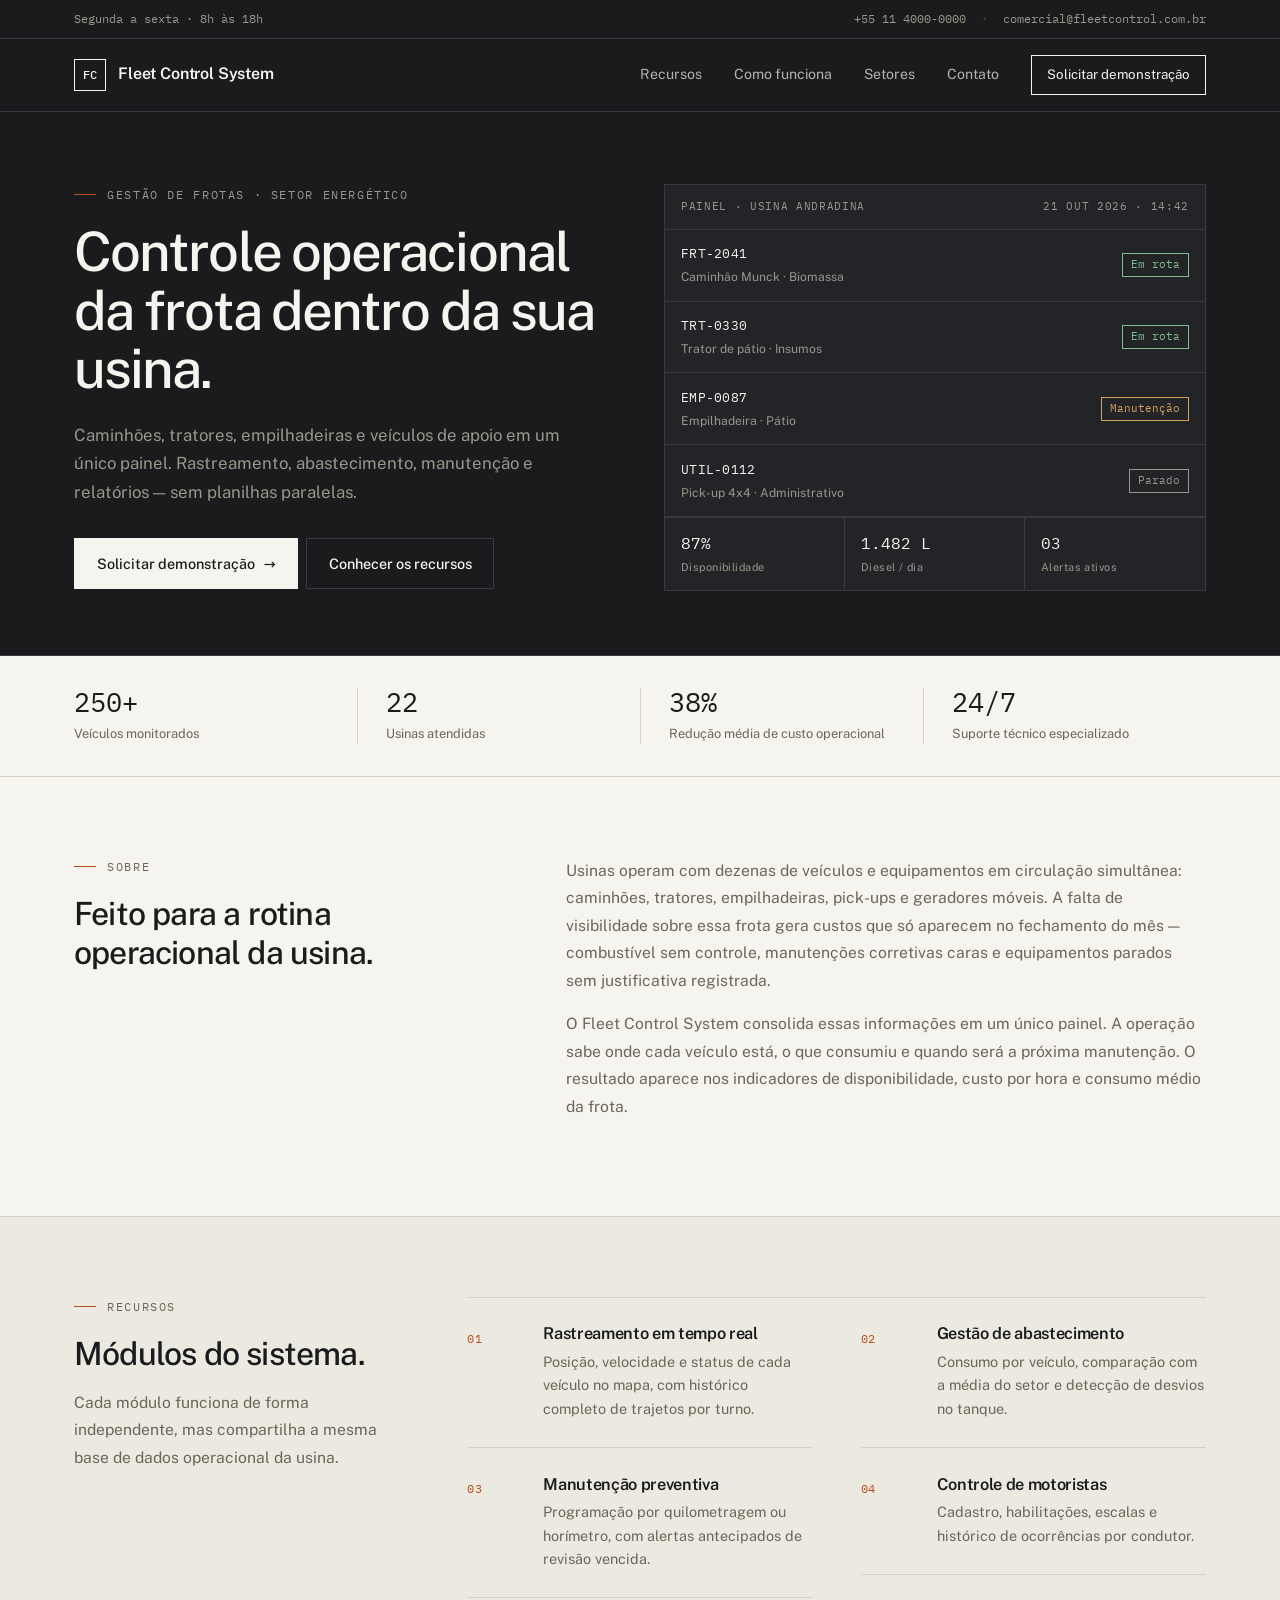
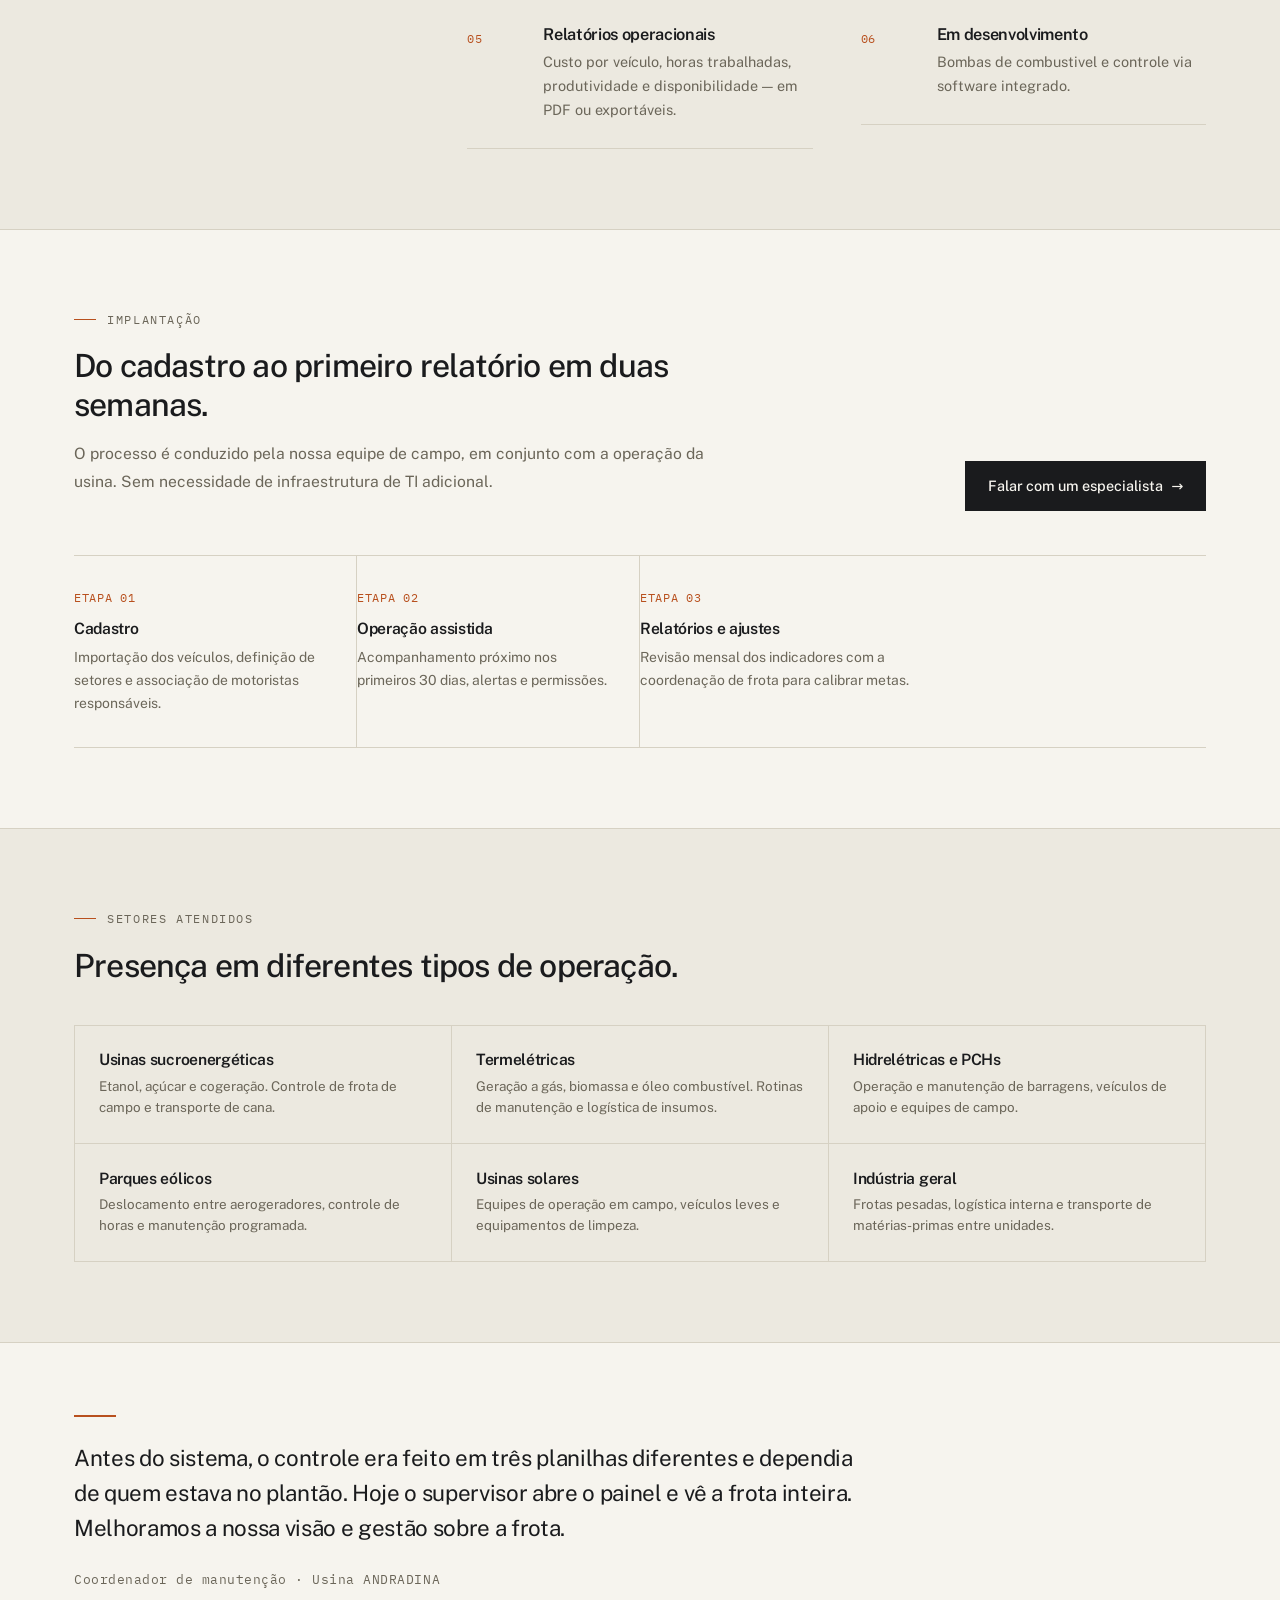
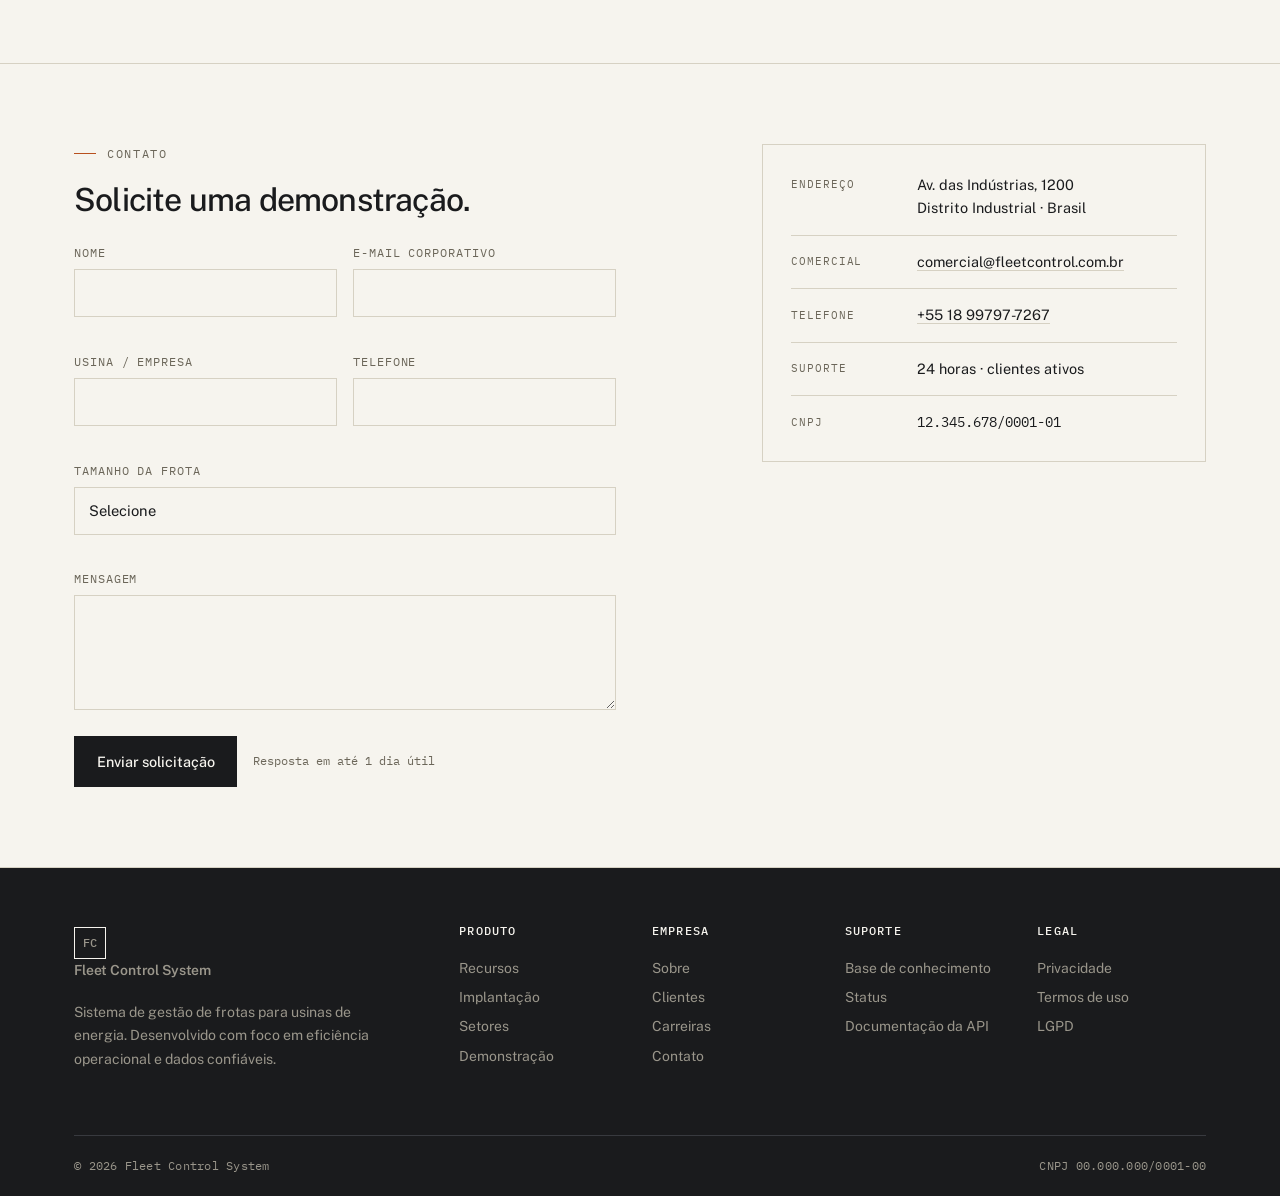
==== site/index.html @ 4ea6cc78 "Site Institucional exemplo" ====
<!DOCTYPE html>
<html lang="pt-BR">
<head>
<meta charset="UTF-8">
<meta name="viewport" content="width=device-width, initial-scale=1">
<title>Fleet Control System — Gestão de frotas para usinas de energia</title>
<meta name="description" content="Sistema de gestão de frotas para usinas de energia: rastreamento, abastecimento, manutenção e relatórios operacionais em um único painel.">

<link rel="preconnect" href="https://fonts.googleapis.com">
<link rel="preconnect" href="https://fonts.gstatic.com" crossorigin>
<link href="https://fonts.googleapis.com/css2?family=IBM+Plex+Mono:wght@400;500&family=Public+Sans:wght@300;400;500;600;700&display=swap" rel="stylesheet">
<link href="https://cdn.jsdelivr.net/npm/bootstrap@5.3.3/dist/css/bootstrap.min.css" rel="stylesheet">
<link href="style.css" rel="stylesheet">

</head>

<body>

<!-- ================= HEADER ================= -->
<header>
  <div class="topbar">
    <div class="wrap d-flex justify-content-between">
      <div>Segunda a sexta · 8h às 18h</div>
      <div>
        <a href="tel:+551140000000">+55 11 4000-0000</a>
        <span class="mx-2" style="opacity:.4">·</span>
        <a href="mailto:comercial@fleetcontrol.com.br">comercial@fleetcontrol.com.br</a>
      </div>
    </div>
  </div>

  <div class="site-nav">
    <div class="wrap position-relative">
      <a href="#" class="brand">
        <span class="brand-mark">FC</span>
        <span>Fleet Control System</span>
      </a>

      <button class="nav-toggle" id="navToggle" aria-label="Abrir menu" aria-expanded="false">
        <span>Menu</span>
      </button>

      <nav class="nav-menu" id="navMenu">
        <a href="#recursos">Recursos</a>
        <a href="#como-funciona">Como funciona</a>
        <a href="#setores">Setores</a>
        <a href="#contato">Contato</a>
        <a href="#contato" class="nav-cta">Solicitar demonstração</a>
      </nav>
    </div>
  </div>
</header>

<!-- ================= HERO ================= -->
<section class="hero">
  <div class="wrap">
    <div class="row align-items-center g-5">

      <div class="col-lg-6">
        <div class="eyebrow">Gestão de frotas · Setor energético</div>
        <h1 class="h-display">
          Controle operacional da frota dentro da sua usina.
        </h1>
        <p class="lead-text">
          Caminhões, tratores, empilhadeiras e veículos de apoio em um único painel.
          Rastreamento, abastecimento, manutenção e relatórios — sem planilhas paralelas.
        </p>
        <div class="d-flex flex-wrap gap-2">
          <a href="#contato" class="btn-primary-paper">
            Solicitar demonstração <span>→</span>
          </a>
          <a href="#recursos" class="btn-outline-paper">
            Conhecer os recursos
          </a>
        </div>
      </div>

      <div class="col-lg-6">
        <div class="panel">
          <div class="panel-head">
            <span>PAINEL · USINA ANDRADINA</span>
            <span>21 OUT 2026 · 14:42</span>
          </div>

          <div class="panel-row">
            <div>
              <div class="plate">FRT-2041</div>
              <div class="sector">Caminhão Munck · Biomassa</div>
            </div>
            <span class="status-pill status-ok">Em rota</span>
          </div>

          <div class="panel-row">
            <div>
              <div class="plate">TRT-0330</div>
              <div class="sector">Trator de pátio · Insumos</div>
            </div>
            <span class="status-pill status-ok">Em rota</span>
          </div>

          <div class="panel-row">
            <div>
              <div class="plate">EMP-0087</div>
              <div class="sector">Empilhadeira · Pátio</div>
            </div>
            <span class="status-pill status-warn">Manutenção</span>
          </div>

          <div class="panel-row">
            <div>
              <div class="plate">UTIL-0112</div>
              <div class="sector">Pick-up 4x4 · Administrativo</div>
            </div>
            <span class="status-pill status-idle">Parado</span>
          </div>

          <div class="panel-foot">
            <div>
              <div class="kpi-v">87%</div>
              <div class="kpi-l">Disponibilidade</div>
            </div>
            <div>
              <div class="kpi-v">1.482 L</div>
              <div class="kpi-l">Diesel / dia</div>
            </div>
            <div>
              <div class="kpi-v">03</div>
              <div class="kpi-l">Alertas ativos</div>
            </div>
          </div>
        </div>
      </div>

    </div>
  </div>
</section>

<!-- ================= STRIP DE NÚMEROS ================= -->
<section class="strip">
  <div class="wrap">
    <div class="strip-grid">
      <div>
        <div class="strip-n">250+</div>
        <div class="strip-l">Veículos monitorados</div>
      </div>
      <div>
        <div class="strip-n">22</div>
        <div class="strip-l">Usinas atendidas</div>
      </div>
      <div>
        <div class="strip-n">38%</div>
        <div class="strip-l">Redução média de custo operacional</div>
      </div>
      <div>
        <div class="strip-n">24/7</div>
        <div class="strip-l">Suporte técnico especializado</div>
      </div>
    </div>
  </div>
</section>

<!-- ================= SOBRE ================= -->
<section class="section">
  <div class="wrap">
    <div class="row g-5">
      <div class="col-lg-4">
        <div class="eyebrow">Sobre</div>
        <h2 class="h-section">Feito para a rotina operacional da usina.</h2>
      </div>
      <div class="col-lg-7 offset-lg-1 prose">
        <p>
          Usinas operam com dezenas de veículos e equipamentos em circulação
          simultânea: caminhões, tratores, empilhadeiras, pick-ups e geradores
          móveis. A falta de visibilidade sobre essa frota gera custos que só
          aparecem no fechamento do mês — combustível sem controle, manutenções
          corretivas caras e equipamentos parados sem justificativa registrada.
        </p>
        <p>
          O Fleet Control System consolida essas informações em um único painel.
          A operação sabe onde cada veículo está, o que consumiu e quando será
          a próxima manutenção. O resultado aparece nos indicadores de
          disponibilidade, custo por hora e consumo médio da frota.
        </p>
      </div>
    </div>
  </div>
</section>

<!-- ================= RECURSOS ================= -->
<section class="section section-alt" id="recursos">
  <div class="wrap">
    <div class="row g-5 align-items-start">
      <div class="col-lg-4">
        <div class="eyebrow">Recursos</div>
        <h2 class="h-section">Módulos do sistema.</h2>
        <p class="prose mt-3" style="max-width:340px;">
          Cada módulo funciona de forma independente, mas compartilha a mesma
          base de dados operacional da usina.
        </p>
      </div>

      <div class="col-lg-8">
        <div class="row g-0 modules" style="margin-top:0;">
          <div class="col-md-6 pe-md-4">
            <div class="module">
              <div class="module-n">01</div>
              <div>
                <h3>Rastreamento em tempo real</h3>
                <p>Posição, velocidade e status de cada veículo no mapa, com histórico completo de trajetos por turno.</p>
              </div>
            </div>
          </div>
          <div class="col-md-6 ps-md-4">
            <div class="module">
              <div class="module-n">02</div>
              <div>
                <h3>Gestão de abastecimento</h3>
                <p>Consumo por veículo, comparação com a média do setor e detecção de desvios no tanque.</p>
              </div>
            </div>
          </div>
          <div class="col-md-6 pe-md-4">
            <div class="module">
              <div class="module-n">03</div>
              <div>
                <h3>Manutenção preventiva</h3>
                <p>Programação por quilometragem ou horímetro, com alertas antecipados de revisão vencida.</p>
              </div>
            </div>
          </div>
          <div class="col-md-6 ps-md-4">
            <div class="module">
              <div class="module-n">04</div>
              <div>
                <h3>Controle de motoristas</h3>
                <p>Cadastro, habilitações, escalas e histórico de ocorrências por condutor.</p>
              </div>
            </div>
          </div>
          <div class="col-md-6 pe-md-4">
            <div class="module">
              <div class="module-n">05</div>
              <div>
                <h3>Relatórios operacionais</h3>
                <p>Custo por veículo, horas trabalhadas, produtividade e disponibilidade — em PDF ou exportáveis.</p>
              </div>
            </div>
          </div>
          <div class="col-md-6 ps-md-4">
            <div class="module">
              <div class="module-n">06</div>
              <div>
                <h3>Em desenvolvimento</h3>
                <p>Bombas de combustivel e controle via software integrado.</p>
              </div>
            </div>
          </div>
        </div>
      </div>
    </div>
  </div>
</section>

<!-- ================= COMO FUNCIONA ================= -->
<section class="section" id="como-funciona">
  <div class="wrap">
    <div class="row g-5">
      <div class="col-lg-7">
        <div class="eyebrow">Implantação</div>
        <h2 class="h-section">Do cadastro ao primeiro relatório em duas semanas.</h2>
        <p class="prose mt-3">
          O processo é conduzido pela nossa equipe de campo, em conjunto com
          a operação da usina. Sem necessidade de infraestrutura de TI adicional.
        </p>
      </div>
      <div class="col-lg-5 d-flex align-items-end justify-content-lg-end">
        <a href="#contato" class="btn-primary-ink">
          Falar com um especialista <span>→</span>
        </a>
      </div>
    </div>

    <div class="steps">
      <div class="step">
        <div class="step-n">ETAPA 01</div>
        <h3>Cadastro</h3>
        <p>Importação dos veículos, definição de setores e associação de motoristas responsáveis.</p>
      </div>      
      <div class="step">
        <div class="step-n">ETAPA 02</div>
        <h3>Operação assistida</h3>
        <p>Acompanhamento próximo nos primeiros 30 dias, alertas e permissões.</p>
      </div>
      <div class="step">
        <div class="step-n">ETAPA 03</div>
        <h3>Relatórios e ajustes</h3>
        <p>Revisão mensal dos indicadores com a coordenação de frota para calibrar metas.</p>
      </div>
    </div>
  </div>
</section>

<!-- ================= SETORES ================= -->
<section class="section section-alt" id="setores">
  <div class="wrap">
    <div class="eyebrow">Setores atendidos</div>
    <h2 class="h-section">Presença em diferentes tipos de operação.</h2>

    <div class="sectors">
      <div class="sector-item">
        <h4>Usinas sucroenergéticas</h4>
        <p>Etanol, açúcar e cogeração. Controle de frota de campo e transporte de cana.</p>
      </div>
      <div class="sector-item">
        <h4>Termelétricas</h4>
        <p>Geração a gás, biomassa e óleo combustível. Rotinas de manutenção e logística de insumos.</p>
      </div>
      <div class="sector-item">
        <h4>Hidrelétricas e PCHs</h4>
        <p>Operação e manutenção de barragens, veículos de apoio e equipes de campo.</p>
      </div>
      <div class="sector-item">
        <h4>Parques eólicos</h4>
        <p>Deslocamento entre aerogeradores, controle de horas e manutenção programada.</p>
      </div>
      <div class="sector-item">
        <h4>Usinas solares</h4>
        <p>Equipes de operação em campo, veículos leves e equipamentos de limpeza.</p>
      </div>
      <div class="sector-item">
        <h4>Indústria geral</h4>
        <p>Frotas pesadas, logística interna e transporte de matérias-primas entre unidades.</p>
      </div>
    </div>
  </div>
</section>

<!-- ================= CITAÇÃO ================= -->
<section class="quote">
  <div class="wrap">
    <blockquote>
      Antes do sistema, o controle era feito em três planilhas diferentes e
      dependia de quem estava no plantão. Hoje o supervisor abre o painel e
      vê a frota inteira. Melhoramos a nossa visão e gestão sobre a frota.
    </blockquote>
    <cite>Coordenador de manutenção · Usina ANDRADINA</cite>
  </div>
</section>

<!-- ================= CONTATO ================= -->
<section class="section" id="contato">
  <div class="wrap">
    <div class="row g-5">
      <div class="col-lg-6">
        <div class="eyebrow">Contato</div>
        <h2 class="h-section mb-4">Solicite uma demonstração.</h2>

        <form id="contactForm" novalidate>
          <div class="row g-3">
            <div class="col-sm-6 field-group">
              <label class="field-label" for="nome">Nome</label>
              <input type="text" class="form-control" id="nome" required>
            </div>
            <div class="col-sm-6 field-group">
              <label class="field-label" for="email">E-mail corporativo</label>
              <input type="email" class="form-control" id="email" required>
            </div>
            <div class="col-sm-6 field-group">
              <label class="field-label" for="empresa">Usina / Empresa</label>
              <input type="text" class="form-control" id="empresa" required>
            </div>
            <div class="col-sm-6 field-group">
              <label class="field-label" for="telefone">Telefone</label>
              <input type="tel" class="form-control" id="telefone" required>
            </div>
            <div class="col-12 field-group">
              <label class="field-label" for="frota">Tamanho da frota</label>
              <select class="form-select" id="frota" required>
                <option value="" selected disabled>Selecione</option>
                <option>Até 10 veículos</option>
                <option>De 11 a 50 veículos</option>
                <option>De 51 a 150 veículos</option>
                <option>Mais de 150 veículos</option>
              </select>
            </div>
            <div class="col-12 field-group">
              <label class="field-label" for="mensagem">Mensagem</label>
              <textarea class="form-control" id="mensagem" rows="4" required></textarea>
            </div>
          </div>

          <div class="d-flex flex-wrap align-items-center gap-3 mt-2">
            <button type="submit" class="btn-primary-ink">Enviar solicitação</button>
            <span class="mono" style="font-size:.76rem; color:var(--muted);">
              Resposta em até 1 dia útil
            </span>
          </div>

          <div class="form-feedback" id="formFeedback">
            Solicitação enviada. Retornaremos pelo e-mail informado.
          </div>
        </form>
      </div>

      <div class="col-lg-5 offset-lg-1">
        <div class="info-panel">
          <div class="info-row">
            <div class="info-key">Endereço</div>
            <div class="info-val">
              Av. das Indústrias, 1200<br>
              Distrito Industrial · Brasil
            </div>
          </div>
          <div class="info-row">
            <div class="info-key">Comercial</div>
            <div class="info-val"><a href="mailto:comercial@fleetcontrol.com.br">comercial@fleetcontrol.com.br</a></div>
          </div>
          <div class="info-row">
            <div class="info-key">Telefone</div>
            <div class="info-val"><a href="tel:+5518997977267">+55 18 99797-7267</a></div>
          </div>
          <div class="info-row">
            <div class="info-key">Suporte</div>
            <div class="info-val">24 horas · clientes ativos</div>
          </div>
          <div class="info-row">
            <div class="info-key">CNPJ</div>
            <div class="info-val mono" style="font-size:.85rem;">12.345.678/0001-01</div>
          </div>
        </div>
      </div>
    </div>
  </div>
</section>

<!-- ================= FOOTER ================= -->
<footer class="site-footer">
  <div class="wrap">
    <div class="row g-4">
      <div class="col-lg-4 col-md-6">
        <a href="#" class="brand">
          <span class="brand-mark">FC</span>
          <span>Fleet Control System</span>
        </a>
        <p style="max-width:320px; margin-top:1rem; line-height:1.65;">
          Sistema de gestão de frotas para usinas de energia. Desenvolvido
          com foco em eficiência operacional e dados confiáveis.
        </p>
      </div>

      <div class="col-lg-2 col-md-3 col-6">
        <h5>Produto</h5>
        <a href="#recursos">Recursos</a>
        <a href="#como-funciona">Implantação</a>
        <a href="#setores">Setores</a>
        <a href="#contato">Demonstração</a>
      </div>

      <div class="col-lg-2 col-md-3 col-6">
        <h5>Empresa</h5>
        <a href="#">Sobre</a>
        <a href="#">Clientes</a>
        <a href="#">Carreiras</a>
        <a href="#contato">Contato</a>
      </div>

      <div class="col-lg-2 col-md-3 col-6">
        <h5>Suporte</h5>
        <a href="#">Base de conhecimento</a>
        <a href="#">Status</a>
        <a href="#">Documentação da API</a>
      </div>

      <div class="col-lg-2 col-md-3 col-6">
        <h5>Legal</h5>
        <a href="#">Privacidade</a>
        <a href="#">Termos de uso</a>
        <a href="#">LGPD</a>
      </div>
    </div>

    <div class="footer-bottom">
      <span>© <span id="year">2026</span> Fleet Control System</span>
      <span>CNPJ 00.000.000/0001-00</span>
    </div>
  </div>
</footer>

<script src="https://cdn.jsdelivr.net/npm/bootstrap@5.3.3/dist/js/bootstrap.bundle.min.js"></script>
<script>
  /* Menu mobile */
  const navToggle = document.getElementById('navToggle');
  const navMenu = document.getElementById('navMenu');
  navToggle.addEventListener('click', () => {
    const open = navMenu.classList.toggle('open');
    navToggle.setAttribute('aria-expanded', open);
  });
  navMenu.querySelectorAll('a').forEach(a =>
    a.addEventListener('click', () => navMenu.classList.remove('open'))
  );

  /* Formulário */
  const form = document.getElementById('contactForm');
  const feedback = document.getElementById('formFeedback');

  form.addEventListener('submit', (e) => {
    e.preventDefault();
    let valid = true;

    form.querySelectorAll('[required]').forEach(field => {
      const value = field.value.trim();
      const ok = value !== '' && (field.type !== 'email' || /.+@.+\..+/.test(value));
      field.classList.toggle('invalid', !ok);
      if (!ok) valid = false;
    });

    if (!valid) return;

    feedback.classList.add('show');
    form.reset();
    setTimeout(() => feedback.classList.remove('show'), 6000);
  });

  /* Ano no footer */
  document.getElementById('year').textContent = new Date().getFullYear();
</script>

</body>
</html>
---- site/style.css ----
:root{
    --ink:        #1a1b1d;
    --ink-soft:   #232428;
    --paper:      #f6f4ee;
    --paper-2:    #ece9e0;
    --rule:       #d6d1c3;
    --rule-dark:  #383a3f;
    --muted:      #6b6659;
    --muted-dark: #9a968b;
    --accent:     #b8501e;
  }

  *{ -webkit-font-smoothing: antialiased; -moz-osx-font-smoothing: grayscale; }

  html{ scroll-behavior: smooth; scroll-padding-top: 100px; }

  body{
    font-family: 'Public Sans', system-ui, -apple-system, sans-serif;
    font-size: 16px;
    line-height: 1.65;
    color: var(--ink);
    background: var(--paper);
  }

  .mono{ font-family: 'IBM Plex Mono', ui-monospace, monospace; }

  h1,h2,h3,h4,h5{
    font-weight: 600;
    letter-spacing: -0.02em;
    line-height: 1.2;
    color: var(--ink);
    margin: 0;
  }

  .h-display{
    font-size: clamp(2.3rem, 4.4vw, 3.4rem);
    font-weight: 500;
    letter-spacing: -0.035em;
    line-height: 1.08;
  }
  .h-section{
    font-size: clamp(1.65rem, 2.5vw, 2.1rem);
    font-weight: 500;
    letter-spacing: -0.025em;
    line-height: 1.22;
  }

  .eyebrow{
    font-family: 'IBM Plex Mono', monospace;
    font-size: 0.72rem;
    letter-spacing: 0.14em;
    text-transform: uppercase;
    color: var(--muted);
    display: flex;
    align-items: center;
    gap: 0.7rem;
    margin-bottom: 1.1rem;
  }
  .eyebrow::before{
    content: "";
    width: 22px;
    height: 1px;
    background: var(--accent);
  }

  .wrap{
    max-width: 1180px;
    margin: 0 auto;
    padding: 0 1.5rem;
  }

  /* ---------- HEADER ---------- */
  .topbar{
    background: var(--ink);
    color: var(--muted-dark);
    font-size: 0.76rem;
    padding: 0.55rem 0;
    border-bottom: 1px solid var(--rule-dark);
    font-family: 'IBM Plex Mono', monospace;
  }
  .topbar a{ color: var(--muted-dark); text-decoration: none; }
  .topbar a:hover{ color: var(--paper); }

  .site-nav{
    background: var(--ink);
    color: var(--paper);
    padding: 1rem 0;
    border-bottom: 1px solid var(--rule-dark);
    position: sticky;
    top: 0;
    z-index: 100;
  }
  .site-nav .wrap{ display: flex; align-items: center; justify-content: space-between; gap: 2rem; }

  .brand{
    display: inline-flex;
    align-items: center;
    gap: 0.75rem;
    color: var(--paper);
    text-decoration: none;
    font-size: 1rem;
    font-weight: 600;
    letter-spacing: -0.01em;
    flex-shrink: 0;
  }
  .brand-mark{
    width: 32px; height: 32px;
    border: 1.5px solid var(--paper);
    display: grid; place-items: center;
    font-family: 'IBM Plex Mono', monospace;
    font-size: 0.75rem;
    font-weight: 500;
  }
  .brand:hover{ color: var(--paper); }

  .nav-menu{
    display: flex;
    align-items: center;
    gap: 2rem;
  }
  .nav-menu a{
    color: var(--paper);
    text-decoration: none;
    font-size: 0.88rem;
    opacity: 0.7;
    transition: opacity .2s;
    white-space: nowrap;
  }
  .nav-menu a:hover{ opacity: 1; }

  .nav-cta{
    border: 1px solid var(--paper);
    padding: 0.5rem 0.95rem;
    opacity: 1 !important;
    font-size: 0.83rem !important;
    transition: background .2s, color .2s, border-color .2s;
  }
  .nav-cta:hover{
    background: var(--accent);
    border-color: var(--accent);
    color: var(--paper);
  }

  .nav-toggle{
    display: none;
    background: none;
    border: 1px solid var(--rule-dark);
    padding: 0.5rem 0.7rem;
    color: var(--paper);
    font-size: 1.1rem;
  }

  /* ---------- HERO ---------- */
  .hero{
    background: var(--ink);
    color: var(--paper);
    padding: 4.5rem 0 4rem;
    border-bottom: 1px solid var(--rule-dark);
  }
  .hero .h-display{ color: var(--paper); }
  .hero .eyebrow{ color: var(--muted-dark); }
  .hero p.lead-text{
    color: var(--muted-dark);
    font-size: 1.05rem;
    line-height: 1.7;
    max-width: 520px;
    margin: 1.4rem 0 2rem;
  }

  .btn-primary-paper,
  .btn-outline-paper{
    display: inline-flex;
    align-items: center;
    gap: 0.55rem;
    padding: 0.78rem 1.35rem;
    font-size: 0.9rem;
    font-weight: 500;
    text-decoration: none;
    border-radius: 0;
    transition: background .2s, color .2s, border-color .2s;
    white-space: nowrap;
  }
  .btn-primary-paper{
    background: var(--paper);
    color: var(--ink);
    border: 1px solid var(--paper);
  }
  .btn-primary-paper:hover{
    background: var(--accent);
    border-color: var(--accent);
    color: var(--paper);
  }
  .btn-outline-paper{
    background: transparent;
    color: var(--paper);
    border: 1px solid var(--rule-dark);
  }
  .btn-outline-paper:hover{
    border-color: var(--paper);
    color: var(--paper);
  }

  .btn-primary-ink,
  .btn-outline-ink{
    display: inline-flex;
    align-items: center;
    gap: 0.55rem;
    padding: 0.78rem 1.35rem;
    font-size: 0.9rem;
    font-weight: 500;
    text-decoration: none;
    border-radius: 0;
    transition: background .2s, color .2s, border-color .2s;
    white-space: nowrap;
  }
  .btn-primary-ink{
    background: var(--ink);
    color: var(--paper);
    border: 1px solid var(--ink);
  }
  .btn-primary-ink:hover{
    background: var(--accent);
    border-color: var(--accent);
    color: var(--paper);
  }
  .btn-outline-ink{
    background: transparent;
    color: var(--ink);
    border: 1px solid var(--ink);
  }
  .btn-outline-ink:hover{
    background: var(--ink);
    color: var(--paper);
  }

  /* Painel (mock do sistema) */
  .panel{
    border: 1px solid var(--rule-dark);
    background: var(--ink-soft);
    font-size: 0.88rem;
  }
  .panel-head{
    display: flex;
    justify-content: space-between;
    align-items: center;
    padding: 0.8rem 1rem;
    border-bottom: 1px solid var(--rule-dark);
    font-family: 'IBM Plex Mono', monospace;
    font-size: 0.7rem;
    letter-spacing: 0.06em;
    color: var(--muted-dark);
  }
  .panel-row{
    display: grid;
    grid-template-columns: 1fr auto;
    gap: 1rem;
    align-items: center;
    padding: 0.85rem 1rem;
    border-bottom: 1px solid var(--rule-dark);
  }
  .panel-row:last-of-type{ border-bottom: none; }
  .plate{
    font-family: 'IBM Plex Mono', monospace;
    color: var(--paper);
    font-size: 0.82rem;
    letter-spacing: 0.02em;
  }
  .sector{
    color: var(--muted-dark);
    font-size: 0.76rem;
    margin-top: 2px;
  }
  .status-pill{
    font-family: 'IBM Plex Mono', monospace;
    font-size: 0.68rem;
    padding: 0.12rem 0.5rem;
    border: 1px solid currentColor;
    white-space: nowrap;
  }
  .status-ok{ color: #7fbf8e; }
  .status-warn{ color: #d4a15a; }
  .status-idle{ color: var(--muted-dark); }

  .panel-foot{
    display: grid;
    grid-template-columns: repeat(3, 1fr);
    border-top: 1px solid var(--rule-dark);
  }
  .panel-foot > div{
    padding: 0.8rem 1rem;
    border-right: 1px solid var(--rule-dark);
  }
  .panel-foot > div:last-child{ border-right: none; }
  .kpi-v{
    font-family: 'IBM Plex Mono', monospace;
    color: var(--paper);
    font-size: 0.98rem;
  }
  .kpi-l{
    font-size: 0.68rem;
    color: var(--muted-dark);
    margin-top: 2px;
    letter-spacing: 0.04em;
  }

  /* ---------- STRIP DE NÚMEROS ---------- */
  .strip{
    background: var(--paper);
    border-bottom: 1px solid var(--rule);
    padding: 2rem 0;
  }
  .strip-grid{
    display: grid;
    grid-template-columns: repeat(4, 1fr);
  }
  .strip-grid > div{
    border-left: 1px solid var(--rule);
    padding: 0 1.75rem;
  }
  .strip-grid > div:first-child{
    border-left: none;
    padding-left: 0;
  }
  .strip-n{
    font-family: 'IBM Plex Mono', monospace;
    font-size: 1.7rem;
    color: var(--ink);
    line-height: 1;
    font-weight: 400;
  }
  .strip-l{
    font-size: 0.8rem;
    color: var(--muted);
    margin-top: 0.5rem;
  }

  /* ---------- SECTIONS ---------- */
  .section{
    padding: 5rem 0;
    border-bottom: 1px solid var(--rule);
  }
  .section-alt{ background: var(--paper-2); }

  .prose{ color: var(--muted); font-size: 0.98rem; line-height: 1.75; }
  .prose p + p{ margin-top: 1rem; }

  /* ---------- MÓDULOS ---------- */
  .modules{
    border-top: 1px solid var(--rule);
    margin-top: 2.5rem;
  }
  .module{
    display: grid;
    grid-template-columns: 56px 1fr;
    gap: 1.25rem;
    padding: 1.65rem 0;
    border-bottom: 1px solid var(--rule);
  }
  .module-n{
    font-family: 'IBM Plex Mono', monospace;
    font-size: 0.78rem;
    color: var(--accent);
    padding-top: 0.2rem;
    letter-spacing: 0.06em;
  }
  .module h3{ font-size: 1.02rem; margin-bottom: 0.35rem; }
  .module p{
    font-size: 0.9rem;
    color: var(--muted);
    margin: 0;
    line-height: 1.65;
  }

  /* ---------- PASSOS ---------- */
  .steps{
    display: grid;
    grid-template-columns: repeat(4, 1fr);
    border-top: 1px solid var(--rule);
    border-bottom: 1px solid var(--rule);
    margin-top: 2.75rem;
  }
  .step{
    padding: 2rem 1.5rem 2rem 0;
    border-right: 1px solid var(--rule);
  }
  .step:last-child{ border-right: none; padding-right: 0; }
  .step-n{
    font-family: 'IBM Plex Mono', monospace;
    font-size: 0.76rem;
    color: var(--accent);
    margin-bottom: 0.75rem;
    letter-spacing: 0.06em;
  }
  .step h3{ font-size: 0.98rem; margin-bottom: 0.45rem; }
  .step p{ font-size: 0.87rem; color: var(--muted); margin: 0; }

  /* ---------- SETORES ---------- */
  .sectors{
    display: grid;
    grid-template-columns: repeat(3, 1fr);
    border-top: 1px solid var(--rule);
    border-left: 1px solid var(--rule);
    margin-top: 2.5rem;
  }
  .sector-item{
    border-right: 1px solid var(--rule);
    border-bottom: 1px solid var(--rule);
    padding: 1.6rem 1.5rem;
  }
  .sector-item h4{
    font-size: 0.98rem;
    margin-bottom: 0.35rem;
  }
  .sector-item p{
    font-size: 0.84rem;
    color: var(--muted);
    margin: 0;
    line-height: 1.55;
  }

  /* ---------- CITAÇÃO ---------- */
  .quote{
    padding: 4.5rem 0;
    border-bottom: 1px solid var(--rule);
  }
  .quote blockquote{
    font-size: clamp(1.15rem, 1.9vw, 1.4rem);
    line-height: 1.55;
    font-weight: 400;
    letter-spacing: -0.015em;
    color: var(--ink);
    max-width: 780px;
    margin: 0;
  }
  .quote blockquote::before{
    content: "";
    display: block;
    width: 42px;
    height: 2px;
    background: var(--accent);
    margin-bottom: 1.5rem;
  }
  .quote cite{
    display: block;
    font-style: normal;
    font-family: 'IBM Plex Mono', monospace;
    font-size: 0.8rem;
    color: var(--muted);
    margin-top: 1.5rem;
    letter-spacing: 0.04em;
  }

  /* ---------- FORMULÁRIO ---------- */
  .field-group{ margin-bottom: 1.15rem; }
  .field-label{
    display: block;
    font-family: 'IBM Plex Mono', monospace;
    font-size: 0.72rem;
    text-transform: uppercase;
    letter-spacing: 0.08em;
    color: var(--muted);
    margin-bottom: 0.45rem;
  }
  .field,
  .form-control,
  .form-select{
    width: 100%;
    border: 1px solid var(--rule);
    background: transparent;
    padding: 0.75rem 0.85rem;
    font-family: inherit;
    font-size: 0.92rem;
    color: var(--ink);
    border-radius: 0;
    transition: border-color .2s;
  }
  .form-control::placeholder{ color: #b0aa9d; }
  .form-control:focus,
  .form-select:focus{
    outline: none;
    border-color: var(--ink);
    box-shadow: none;
  }
  .form-control.invalid,
  .form-select.invalid{ border-color: var(--accent); }

  .form-feedback{
    font-size: 0.85rem;
    color: var(--ink);
    padding: 0.75rem 1rem;
    border: 1px solid var(--rule);
    background: var(--paper-2);
    display: none;
    margin-top: 1rem;
  }
  .form-feedback.show{ display: block; }

  .info-panel{
    border: 1px solid var(--rule);
    padding: 1.75rem;
  }
  .info-row{
    display: grid;
    grid-template-columns: 110px 1fr;
    gap: 1rem;
    padding: 0.9rem 0;
    border-bottom: 1px solid var(--rule);
    font-size: 0.9rem;
  }
  .info-row:first-child{ padding-top: 0; }
  .info-row:last-child{ border-bottom: none; padding-bottom: 0; }
  .info-key{
    font-family: 'IBM Plex Mono', monospace;
    font-size: 0.7rem;
    text-transform: uppercase;
    letter-spacing: 0.08em;
    color: var(--muted);
    padding-top: 0.15rem;
  }
  .info-val{ color: var(--ink); }
  .info-val a{ color: var(--ink); text-decoration: none; border-bottom: 1px solid var(--rule); }
  .info-val a:hover{ border-bottom-color: var(--ink); }

  /* ---------- FOOTER ---------- */
  .site-footer{
    background: var(--ink);
    color: var(--muted-dark);
    padding: 3.5rem 0 0;
    font-size: 0.88rem;
  }
  .site-footer h5{
    color: var(--paper);
    font-family: 'IBM Plex Mono', monospace;
    font-size: 0.72rem;
    text-transform: uppercase;
    letter-spacing: 0.1em;
    font-weight: 500;
    margin-bottom: 1rem;
  }
  .site-footer a{
    color: var(--muted-dark);
    text-decoration: none;
    display: block;
    padding: 0.2rem 0;
    font-size: 0.87rem;
    transition: color .2s;
  }
  .site-footer a:hover{ color: var(--paper); }
  .site-footer .brand{ margin-bottom: 1rem; }

  .footer-bottom{
    border-top: 1px solid var(--rule-dark);
    margin-top: 3rem;
    padding: 1.25rem 0;
    display: flex;
    flex-wrap: wrap;
    justify-content: space-between;
    gap: 0.75rem;
    font-size: 0.76rem;
    color: var(--muted-dark);
    font-family: 'IBM Plex Mono', monospace;
    letter-spacing: 0.02em;
  }

  /* ---------- RESPONSIVO ---------- */
  @media (max-width: 991.98px){
    .nav-toggle{ display: inline-block; }
    .nav-menu{
      display: none;
      position: absolute;
      top: 100%;
      left: 0;
      right: 0;
      flex-direction: column;
      align-items: stretch;
      gap: 0;
      background: var(--ink);
      border-top: 1px solid var(--rule-dark);
      padding: 1rem 1.5rem 1.5rem;
      box-shadow: 0 12px 24px rgba(0,0,0,.25);
    }
    .nav-menu.open{ display: flex; }
    .nav-menu a{ padding: 0.75rem 0; opacity: 1; }
    .nav-cta{ margin-top: 0.75rem; text-align: center; }

    .hero{ padding: 3.5rem 0 3rem; }
    .section{ padding: 3.5rem 0; }
    .quote{ padding: 3rem 0; }

    .strip-grid{ grid-template-columns: repeat(2, 1fr); gap: 1.5rem 0; }
    .strip-grid > div{ padding: 0 1.25rem; }
    .strip-grid > div:nth-child(3){ border-left: none; padding-left: 0; }

    .steps{ grid-template-columns: repeat(2, 1fr); }
    .step{ padding: 1.5rem 1.25rem 1.5rem 0; }
    .step:nth-child(2){ border-right: none; }
    .step:nth-child(3),
    .step:nth-child(4){ border-top: 1px solid var(--rule); }

    .sectors{ grid-template-columns: repeat(2, 1fr); }
  }

  @media (max-width: 575.98px){
    .strip-grid{ grid-template-columns: 1fr; }
    .strip-grid > div{
      border-left: none;
      border-bottom: 1px solid var(--rule);
      padding: 1rem 0;
    }
    .strip-grid > div:last-child{ border-bottom: none; }

    .steps{ grid-template-columns: 1fr; }
    .step{
      border-right: none;
      border-bottom: 1px solid var(--rule);
      padding: 1.5rem 0;
    }
    .step:nth-child(3),
    .step:nth-child(4){ border-top: none; }
    .step:last-child{ border-bottom: none; }

    .sectors{ grid-template-columns: 1fr; }
    .module{ grid-template-columns: 40px 1fr; gap: 1rem; }
    .info-row{ grid-template-columns: 90px 1fr; font-size: 0.85rem; }
    .topbar .wrap{ flex-direction: column; gap: 0.35rem; text-align: center; }
  }
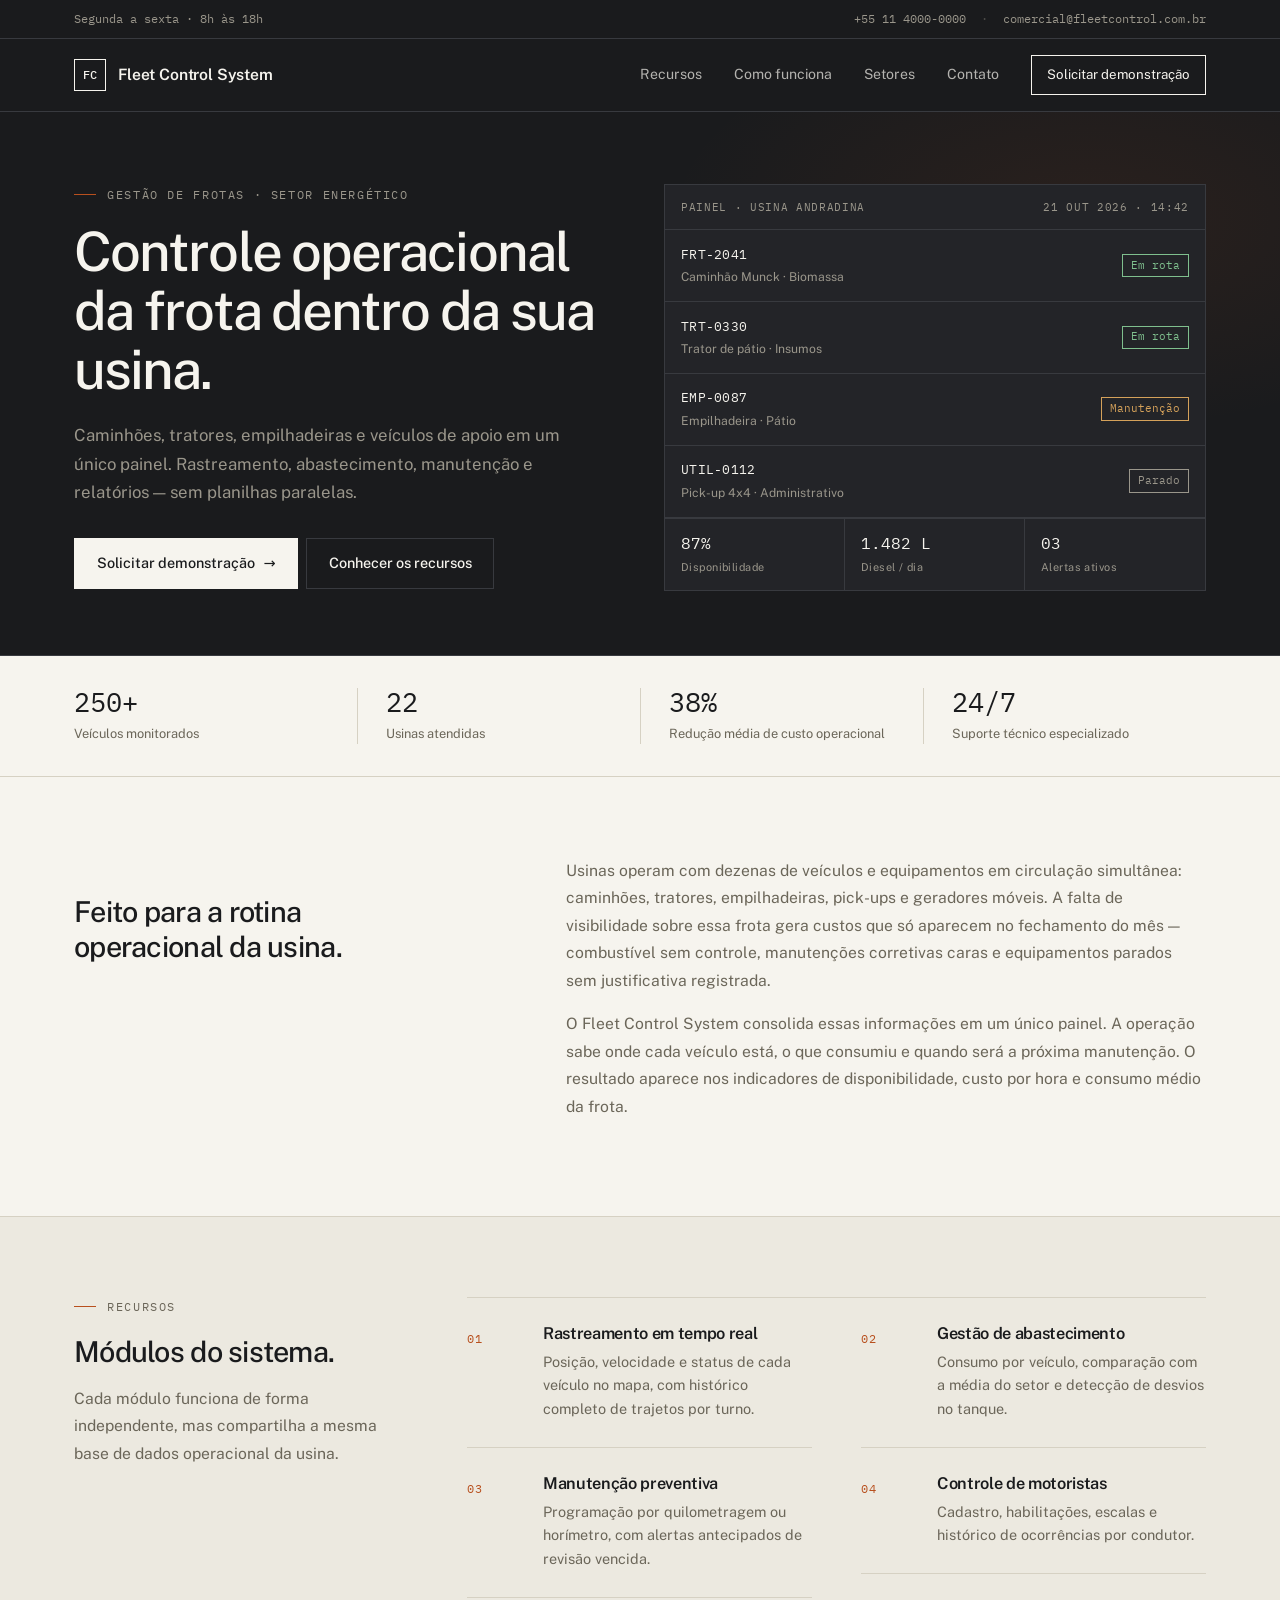
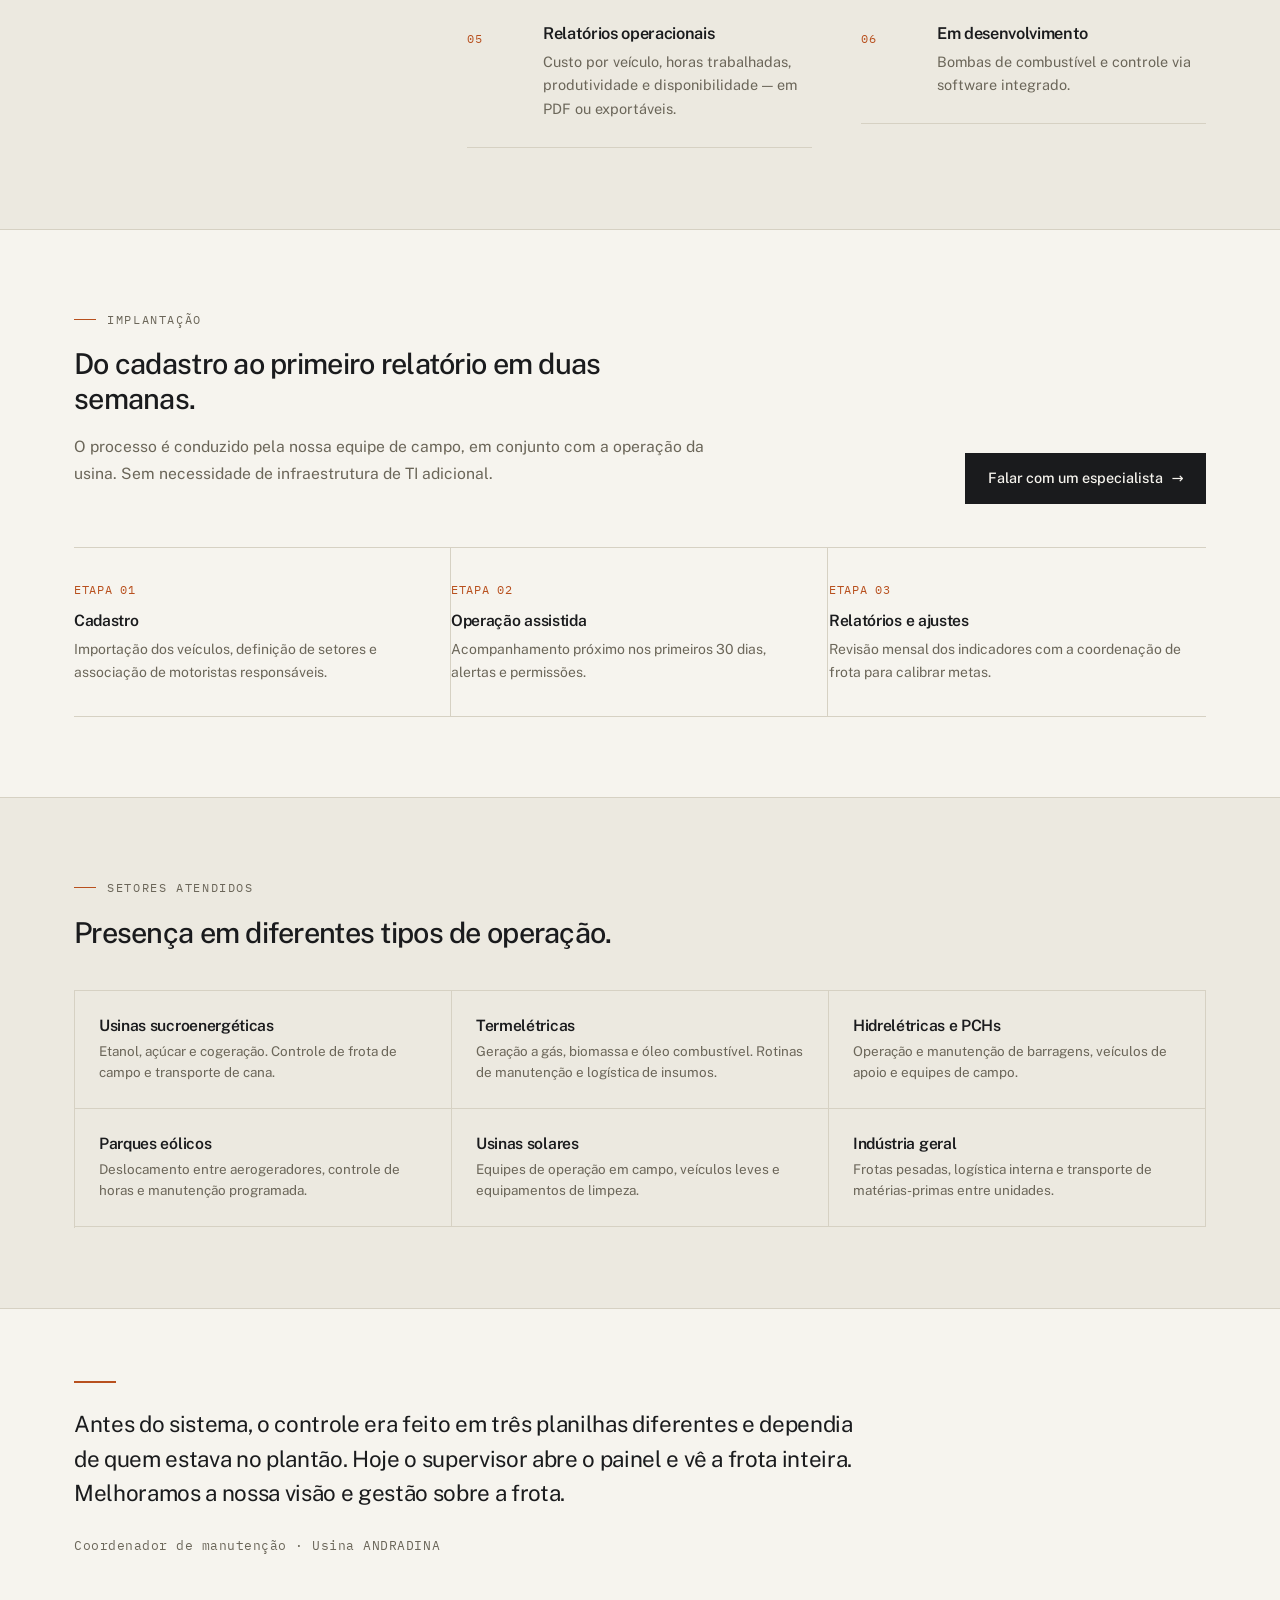
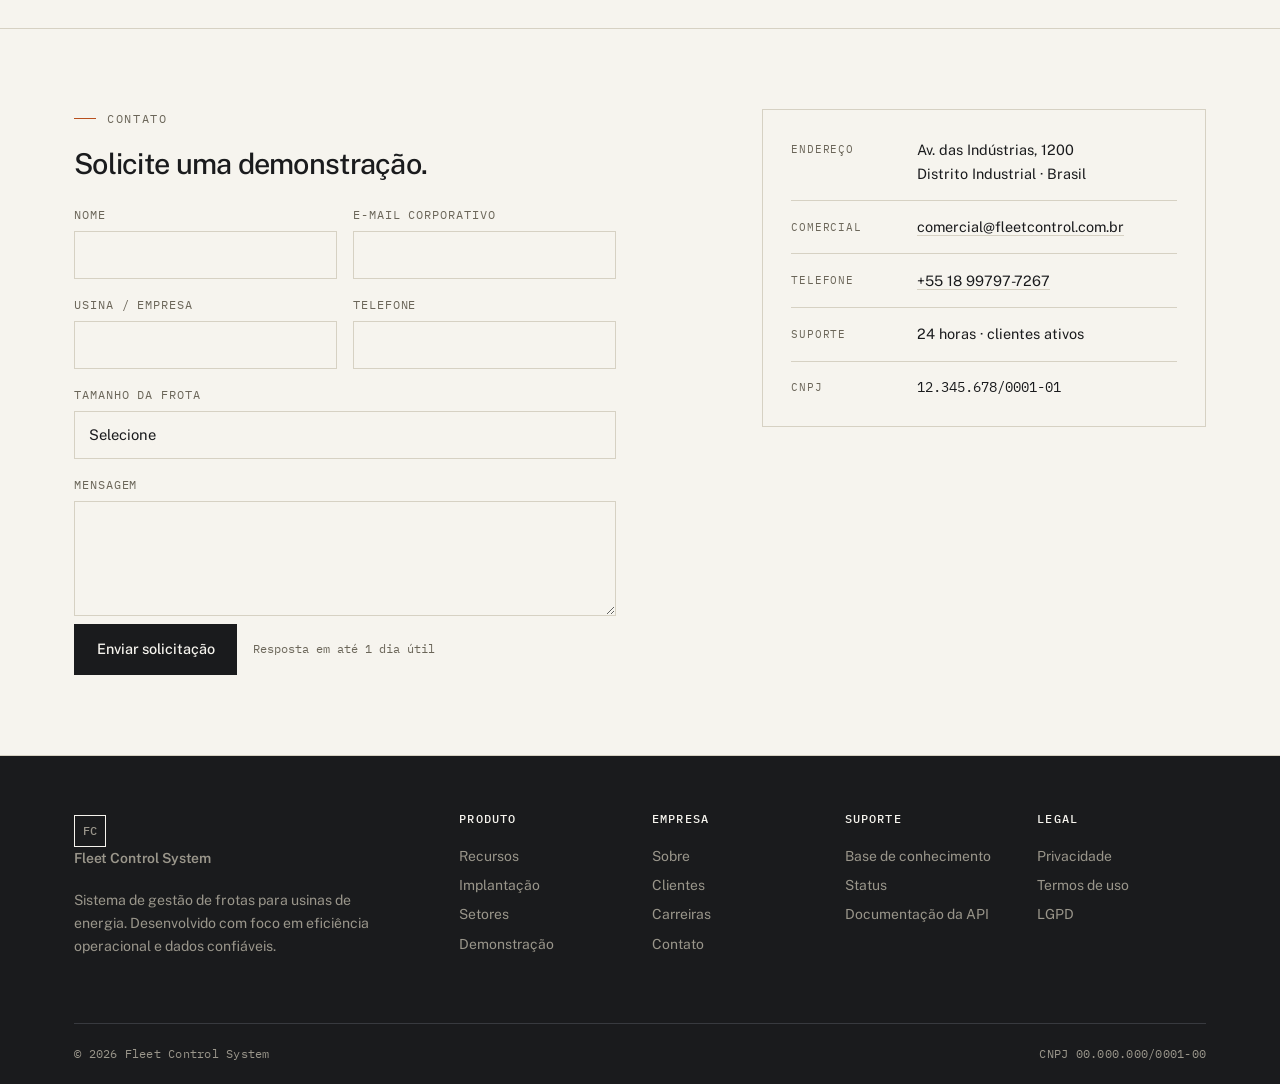
==== commit 2f8f8ae5: "Novas Validações Motorista" ====
--- a/site/index.html
+++ b/site/index.html
@@ -11,10 +11,11 @@
 <link href="https://fonts.googleapis.com/css2?family=IBM+Plex+Mono:wght@400;500&family=Public+Sans:wght@300;400;500;600;700&display=swap" rel="stylesheet">
 <link href="https://cdn.jsdelivr.net/npm/bootstrap@5.3.3/dist/css/bootstrap.min.css" rel="stylesheet">
 <link href="style.css" rel="stylesheet">
-
 </head>
 
 <body>
+
+<div class="scroll-progress" id="scrollProgress" aria-hidden="true"></div>
 
 <!-- ================= HEADER ================= -->
 <header>
@@ -29,7 +30,7 @@
     </div>
   </div>
 
-  <div class="site-nav">
+  <div class="site-nav" id="siteNav">
     <div class="wrap position-relative">
       <a href="#" class="brand">
         <span class="brand-mark">FC</span>
@@ -57,15 +58,15 @@
     <div class="row align-items-center g-5">
 
       <div class="col-lg-6">
-        <div class="eyebrow">Gestão de frotas · Setor energético</div>
-        <h1 class="h-display">
+        <div class="eyebrow" data-reveal>Gestão de frotas · Setor energético</div>
+        <h1 class="h-display delay-1" data-reveal>
           Controle operacional da frota dentro da sua usina.
         </h1>
-        <p class="lead-text">
+        <p class="lead-text delay-2" data-reveal>
           Caminhões, tratores, empilhadeiras e veículos de apoio em um único painel.
           Rastreamento, abastecimento, manutenção e relatórios — sem planilhas paralelas.
         </p>
-        <div class="d-flex flex-wrap gap-2">
+        <div class="d-flex flex-wrap gap-2 delay-3" data-reveal>
           <a href="#contato" class="btn-primary-paper">
             Solicitar demonstração <span>→</span>
           </a>
@@ -75,7 +76,7 @@
         </div>
       </div>
 
-      <div class="col-lg-6">
+      <div class="col-lg-6 delay-2" data-reveal="right">
         <div class="panel">
           <div class="panel-head">
             <span>PAINEL · USINA ANDRADINA</span>
@@ -139,19 +140,19 @@
 <section class="strip">
   <div class="wrap">
     <div class="strip-grid">
-      <div>
-        <div class="strip-n">250+</div>
+      <div data-reveal>
+        <div class="strip-n" data-count="250" data-suffix="+">0+</div>
         <div class="strip-l">Veículos monitorados</div>
       </div>
-      <div>
-        <div class="strip-n">22</div>
+      <div class="delay-1" data-reveal>
+        <div class="strip-n" data-count="22">0</div>
         <div class="strip-l">Usinas atendidas</div>
       </div>
-      <div>
-        <div class="strip-n">38%</div>
+      <div class="delay-2" data-reveal>
+        <div class="strip-n" data-count="38" data-suffix="%">0%</div>
         <div class="strip-l">Redução média de custo operacional</div>
       </div>
-      <div>
+      <div class="delay-3" data-reveal>
         <div class="strip-n">24/7</div>
         <div class="strip-l">Suporte técnico especializado</div>
       </div>
@@ -164,10 +165,10 @@
   <div class="wrap">
     <div class="row g-5">
       <div class="col-lg-4">
-        <div class="eyebrow">Sobre</div>
-        <h2 class="h-section">Feito para a rotina operacional da usina.</h2>
-      </div>
-      <div class="col-lg-7 offset-lg-1 prose">
+        <div class="eyebrow" data-reveal>Sobre</div>
+        <h2 class="h-section delay-1" data-reveal>Feito para a rotina operacional da usina.</h2>
+      </div>
+      <div class="col-lg-7 offset-lg-1 prose delay-2" data-reveal>
         <p>
           Usinas operam com dezenas de veículos e equipamentos em circulação
           simultânea: caminhões, tratores, empilhadeiras, pick-ups e geradores
@@ -191,9 +192,9 @@
   <div class="wrap">
     <div class="row g-5 align-items-start">
       <div class="col-lg-4">
-        <div class="eyebrow">Recursos</div>
-        <h2 class="h-section">Módulos do sistema.</h2>
-        <p class="prose mt-3" style="max-width:340px;">
+        <div class="eyebrow" data-reveal>Recursos</div>
+        <h2 class="h-section delay-1" data-reveal>Módulos do sistema.</h2>
+        <p class="prose mt-3 delay-2" data-reveal style="max-width:340px;">
           Cada módulo funciona de forma independente, mas compartilha a mesma
           base de dados operacional da usina.
         </p>
@@ -202,7 +203,7 @@
       <div class="col-lg-8">
         <div class="row g-0 modules" style="margin-top:0;">
           <div class="col-md-6 pe-md-4">
-            <div class="module">
+            <div class="module" data-reveal>
               <div class="module-n">01</div>
               <div>
                 <h3>Rastreamento em tempo real</h3>
@@ -211,7 +212,7 @@
             </div>
           </div>
           <div class="col-md-6 ps-md-4">
-            <div class="module">
+            <div class="module delay-1" data-reveal>
               <div class="module-n">02</div>
               <div>
                 <h3>Gestão de abastecimento</h3>
@@ -220,7 +221,7 @@
             </div>
           </div>
           <div class="col-md-6 pe-md-4">
-            <div class="module">
+            <div class="module delay-2" data-reveal>
               <div class="module-n">03</div>
               <div>
                 <h3>Manutenção preventiva</h3>
@@ -229,7 +230,7 @@
             </div>
           </div>
           <div class="col-md-6 ps-md-4">
-            <div class="module">
+            <div class="module delay-3" data-reveal>
               <div class="module-n">04</div>
               <div>
                 <h3>Controle de motoristas</h3>
@@ -238,7 +239,7 @@
             </div>
           </div>
           <div class="col-md-6 pe-md-4">
-            <div class="module">
+            <div class="module delay-4" data-reveal>
               <div class="module-n">05</div>
               <div>
                 <h3>Relatórios operacionais</h3>
@@ -247,11 +248,11 @@
             </div>
           </div>
           <div class="col-md-6 ps-md-4">
-            <div class="module">
+            <div class="module delay-5" data-reveal>
               <div class="module-n">06</div>
               <div>
                 <h3>Em desenvolvimento</h3>
-                <p>Bombas de combustivel e controle via software integrado.</p>
+                <p>Bombas de combustível e controle via software integrado.</p>
               </div>
             </div>
           </div>
@@ -266,32 +267,32 @@
   <div class="wrap">
     <div class="row g-5">
       <div class="col-lg-7">
-        <div class="eyebrow">Implantação</div>
-        <h2 class="h-section">Do cadastro ao primeiro relatório em duas semanas.</h2>
-        <p class="prose mt-3">
+        <div class="eyebrow" data-reveal>Implantação</div>
+        <h2 class="h-section delay-1" data-reveal>Do cadastro ao primeiro relatório em duas semanas.</h2>
+        <p class="prose mt-3 delay-2" data-reveal>
           O processo é conduzido pela nossa equipe de campo, em conjunto com
           a operação da usina. Sem necessidade de infraestrutura de TI adicional.
         </p>
       </div>
       <div class="col-lg-5 d-flex align-items-end justify-content-lg-end">
-        <a href="#contato" class="btn-primary-ink">
+        <a href="#contato" class="btn-primary-ink delay-3" data-reveal>
           Falar com um especialista <span>→</span>
         </a>
       </div>
     </div>
 
     <div class="steps">
-      <div class="step">
+      <div class="step" data-reveal>
         <div class="step-n">ETAPA 01</div>
         <h3>Cadastro</h3>
         <p>Importação dos veículos, definição de setores e associação de motoristas responsáveis.</p>
-      </div>      
-      <div class="step">
+      </div>
+      <div class="step delay-1" data-reveal>
         <div class="step-n">ETAPA 02</div>
         <h3>Operação assistida</h3>
         <p>Acompanhamento próximo nos primeiros 30 dias, alertas e permissões.</p>
       </div>
-      <div class="step">
+      <div class="step delay-2" data-reveal>
         <div class="step-n">ETAPA 03</div>
         <h3>Relatórios e ajustes</h3>
         <p>Revisão mensal dos indicadores com a coordenação de frota para calibrar metas.</p>
@@ -303,31 +304,31 @@
 <!-- ================= SETORES ================= -->
 <section class="section section-alt" id="setores">
   <div class="wrap">
-    <div class="eyebrow">Setores atendidos</div>
-    <h2 class="h-section">Presença em diferentes tipos de operação.</h2>
+    <div class="eyebrow" data-reveal>Setores atendidos</div>
+    <h2 class="h-section delay-1" data-reveal>Presença em diferentes tipos de operação.</h2>
 
     <div class="sectors">
-      <div class="sector-item">
+      <div class="sector-item" data-reveal>
         <h4>Usinas sucroenergéticas</h4>
         <p>Etanol, açúcar e cogeração. Controle de frota de campo e transporte de cana.</p>
       </div>
-      <div class="sector-item">
+      <div class="sector-item delay-1" data-reveal>
         <h4>Termelétricas</h4>
         <p>Geração a gás, biomassa e óleo combustível. Rotinas de manutenção e logística de insumos.</p>
       </div>
-      <div class="sector-item">
+      <div class="sector-item delay-2" data-reveal>
         <h4>Hidrelétricas e PCHs</h4>
         <p>Operação e manutenção de barragens, veículos de apoio e equipes de campo.</p>
       </div>
-      <div class="sector-item">
+      <div class="sector-item delay-3" data-reveal>
         <h4>Parques eólicos</h4>
         <p>Deslocamento entre aerogeradores, controle de horas e manutenção programada.</p>
       </div>
-      <div class="sector-item">
+      <div class="sector-item delay-4" data-reveal>
         <h4>Usinas solares</h4>
         <p>Equipes de operação em campo, veículos leves e equipamentos de limpeza.</p>
       </div>
-      <div class="sector-item">
+      <div class="sector-item delay-5" data-reveal>
         <h4>Indústria geral</h4>
         <p>Frotas pesadas, logística interna e transporte de matérias-primas entre unidades.</p>
       </div>
@@ -338,12 +339,12 @@
 <!-- ================= CITAÇÃO ================= -->
 <section class="quote">
   <div class="wrap">
-    <blockquote>
+    <blockquote data-reveal>
       Antes do sistema, o controle era feito em três planilhas diferentes e
       dependia de quem estava no plantão. Hoje o supervisor abre o painel e
       vê a frota inteira. Melhoramos a nossa visão e gestão sobre a frota.
     </blockquote>
-    <cite>Coordenador de manutenção · Usina ANDRADINA</cite>
+    <cite class="delay-1" data-reveal>Coordenador de manutenção · Usina ANDRADINA</cite>
   </div>
 </section>
 
@@ -352,28 +353,28 @@
   <div class="wrap">
     <div class="row g-5">
       <div class="col-lg-6">
-        <div class="eyebrow">Contato</div>
-        <h2 class="h-section mb-4">Solicite uma demonstração.</h2>
+        <div class="eyebrow" data-reveal>Contato</div>
+        <h2 class="h-section mb-4 delay-1" data-reveal>Solicite uma demonstração.</h2>
 
         <form id="contactForm" novalidate>
           <div class="row g-3">
-            <div class="col-sm-6 field-group">
+            <div class="col-sm-6 field-group" data-reveal>
               <label class="field-label" for="nome">Nome</label>
               <input type="text" class="form-control" id="nome" required>
             </div>
-            <div class="col-sm-6 field-group">
+            <div class="col-sm-6 field-group delay-1" data-reveal>
               <label class="field-label" for="email">E-mail corporativo</label>
               <input type="email" class="form-control" id="email" required>
             </div>
-            <div class="col-sm-6 field-group">
+            <div class="col-sm-6 field-group delay-2" data-reveal>
               <label class="field-label" for="empresa">Usina / Empresa</label>
               <input type="text" class="form-control" id="empresa" required>
             </div>
-            <div class="col-sm-6 field-group">
+            <div class="col-sm-6 field-group delay-3" data-reveal>
               <label class="field-label" for="telefone">Telefone</label>
               <input type="tel" class="form-control" id="telefone" required>
             </div>
-            <div class="col-12 field-group">
+            <div class="col-12 field-group delay-4" data-reveal>
               <label class="field-label" for="frota">Tamanho da frota</label>
               <select class="form-select" id="frota" required>
                 <option value="" selected disabled>Selecione</option>
@@ -383,13 +384,13 @@
                 <option>Mais de 150 veículos</option>
               </select>
             </div>
-            <div class="col-12 field-group">
+            <div class="col-12 field-group delay-4" data-reveal>
               <label class="field-label" for="mensagem">Mensagem</label>
               <textarea class="form-control" id="mensagem" rows="4" required></textarea>
             </div>
           </div>
 
-          <div class="d-flex flex-wrap align-items-center gap-3 mt-2">
+          <div class="d-flex flex-wrap align-items-center gap-3 mt-2 delay-5" data-reveal>
             <button type="submit" class="btn-primary-ink">Enviar solicitação</button>
             <span class="mono" style="font-size:.76rem; color:var(--muted);">
               Resposta em até 1 dia útil
@@ -402,7 +403,7 @@
         </form>
       </div>
 
-      <div class="col-lg-5 offset-lg-1">
+      <div class="col-lg-5 offset-lg-1" data-reveal="right">
         <div class="info-panel">
           <div class="info-row">
             <div class="info-key">Endereço</div>
@@ -488,7 +489,74 @@
 
 <script src="https://cdn.jsdelivr.net/npm/bootstrap@5.3.3/dist/js/bootstrap.bundle.min.js"></script>
 <script>
-  /* Menu mobile */
+  const prefersReduced = window.matchMedia('(prefers-reduced-motion: reduce)').matches;
+
+  /* ---------- 1. Barra de progresso ---------- */
+  const progress = document.getElementById('scrollProgress');
+  function updateProgress(){
+    const h = document.documentElement;
+    const max = h.scrollHeight - h.clientHeight;
+    progress.style.width = (max > 0 ? (h.scrollTop / max) * 100 : 0) + '%';
+  }
+  window.addEventListener('scroll', updateProgress, { passive: true });
+  window.addEventListener('resize', updateProgress);
+  updateProgress();
+
+  /* ---------- 2. Nav com sombra ao rolar ---------- */
+  const siteNav = document.getElementById('siteNav');
+  function updateNav(){
+    siteNav.classList.toggle('scrolled', window.scrollY > 20);
+  }
+  window.addEventListener('scroll', updateNav, { passive: true });
+  updateNav();
+
+  /* ---------- 3. Reveal on scroll ---------- */
+  if (prefersReduced) {
+    document.querySelectorAll('[data-reveal]').forEach(el => el.classList.add('revealed'));
+    document.querySelectorAll('[data-count]').forEach(el => {
+      const n = parseInt(el.dataset.count, 10);
+      el.textContent = n.toLocaleString('pt-BR') + (el.dataset.suffix || '');
+    });
+  } else {
+    const revealObserver = new IntersectionObserver((entries) => {
+      entries.forEach(entry => {
+        if (entry.isIntersecting) {
+          entry.target.classList.add('revealed');
+          revealObserver.unobserve(entry.target);
+        }
+      });
+    }, { threshold: 0.12, rootMargin: '0px 0px -50px 0px' });
+
+    document.querySelectorAll('[data-reveal]').forEach(el => revealObserver.observe(el));
+
+    /* ---------- 4. Contadores ---------- */
+    function animateCounter(el){
+      const target = parseInt(el.dataset.count, 10);
+      const suffix = el.dataset.suffix || '';
+      const duration = 1500;
+      const start = performance.now();
+      function frame(now){
+        const p = Math.min((now - start) / duration, 1);
+        const eased = 1 - Math.pow(1 - p, 3);
+        el.textContent = Math.round(target * eased).toLocaleString('pt-BR') + suffix;
+        if (p < 1) requestAnimationFrame(frame);
+      }
+      requestAnimationFrame(frame);
+    }
+
+    const counterObserver = new IntersectionObserver((entries) => {
+      entries.forEach(entry => {
+        if (entry.isIntersecting) {
+          animateCounter(entry.target);
+          counterObserver.unobserve(entry.target);
+        }
+      });
+    }, { threshold: 0.5 });
+
+    document.querySelectorAll('[data-count]').forEach(el => counterObserver.observe(el));
+  }
+
+  /* ---------- 5. Menu mobile ---------- */
   const navToggle = document.getElementById('navToggle');
   const navMenu = document.getElementById('navMenu');
   navToggle.addEventListener('click', () => {
@@ -499,7 +567,7 @@
     a.addEventListener('click', () => navMenu.classList.remove('open'))
   );
 
-  /* Formulário */
+  /* ---------- 6. Formulário ---------- */
   const form = document.getElementById('contactForm');
   const feedback = document.getElementById('formFeedback');
 
@@ -521,7 +589,7 @@
     setTimeout(() => feedback.classList.remove('show'), 6000);
   });
 
-  /* Ano no footer */
+  /* ---------- 7. Ano ---------- */
   document.getElementById('year').textContent = new Date().getFullYear();
 </script>
 
--- a/site/style.css
+++ b/site/style.css
@@ -1,626 +1,1064 @@
-  :root{
-    --ink:        #1a1b1d;
-    --ink-soft:   #232428;
-    --paper:      #f6f4ee;
-    --paper-2:    #ece9e0;
-    --rule:       #d6d1c3;
-    --rule-dark:  #383a3f;
-    --muted:      #6b6659;
-    --muted-dark: #9a968b;
-    --accent:     #b8501e;
-  }
-
-  *{ -webkit-font-smoothing: antialiased; -moz-osx-font-smoothing: grayscale; }
-
-  html{ scroll-behavior: smooth; scroll-padding-top: 100px; }
-
-  body{
-    font-family: 'Public Sans', system-ui, -apple-system, sans-serif;
-    font-size: 16px;
-    line-height: 1.65;
-    color: var(--ink);
-    background: var(--paper);
-  }
-
-  .mono{ font-family: 'IBM Plex Mono', ui-monospace, monospace; }
-
-  h1,h2,h3,h4,h5{
-    font-weight: 600;
-    letter-spacing: -0.02em;
-    line-height: 1.2;
-    color: var(--ink);
-    margin: 0;
-  }
-
-  .h-display{
-    font-size: clamp(2.3rem, 4.4vw, 3.4rem);
-    font-weight: 500;
-    letter-spacing: -0.035em;
-    line-height: 1.08;
-  }
-  .h-section{
-    font-size: clamp(1.65rem, 2.5vw, 2.1rem);
-    font-weight: 500;
-    letter-spacing: -0.025em;
-    line-height: 1.22;
-  }
-
-  .eyebrow{
-    font-family: 'IBM Plex Mono', monospace;
-    font-size: 0.72rem;
-    letter-spacing: 0.14em;
-    text-transform: uppercase;
-    color: var(--muted);
-    display: flex;
-    align-items: center;
-    gap: 0.7rem;
-    margin-bottom: 1.1rem;
-  }
-  .eyebrow::before{
-    content: "";
-    width: 22px;
-    height: 1px;
-    background: var(--accent);
-  }
-
-  .wrap{
-    max-width: 1180px;
-    margin: 0 auto;
-    padding: 0 1.5rem;
-  }
-
-  /* ---------- HEADER ---------- */
+:root{
+  --ink:        #1a1b1d;
+  --ink-soft:   #232428;
+  --paper:      #f6f4ee;
+  --paper-2:    #ece9e0;
+  --rule:       #d6d1c3;
+  --rule-dark:  #383a3f;
+  --muted:      #6b6659;
+  --muted-dark: #9a968b;
+  --accent:     #b8501e;
+
+  --ease-out:   cubic-bezier(.16, 1, .3, 1);
+  --ease-soft:  cubic-bezier(.4, 0, .2, 1);
+}
+
+*{ -webkit-font-smoothing: antialiased; -moz-osx-font-smoothing: grayscale; }
+
+html{ scroll-behavior: smooth; scroll-padding-top: 90px; }
+
+body{
+  font-family: 'Public Sans', system-ui, -apple-system, sans-serif;
+  font-size: 16px;
+  line-height: 1.65;
+  color: var(--ink);
+  background: var(--paper);
+  /* clip não cria scroll container — preserva position: sticky */
+  overflow-x: clip;
+}
+@supports not (overflow-x: clip){
+  body{ overflow-x: hidden; }
+}
+
+.mono{ font-family: 'IBM Plex Mono', ui-monospace, monospace; }
+
+h1,h2,h3,h4,h5{
+  font-weight: 600;
+  letter-spacing: -0.02em;
+  line-height: 1.2;
+  color: var(--ink);
+  margin: 0;
+}
+
+/* escala tipográfica mais suave em telas pequenas */
+.h-display{
+  font-size: clamp(1.85rem, 3vw + 1rem, 3.4rem);
+  font-weight: 500;
+  letter-spacing: -0.035em;
+  line-height: 1.08;
+}
+.h-section{
+  font-size: clamp(1.4rem, 1vw + 1rem, 2.1rem);
+  font-weight: 500;
+  letter-spacing: -0.025em;
+  line-height: 1.22;
+}
+
+.wrap{
+  max-width: 1180px;
+  margin: 0 auto;
+  padding: 0 1.5rem;
+}
+
+/* ============================================================
+   SCROLL PROGRESS
+============================================================ */
+.scroll-progress{
+  position: fixed;
+  top: 0;
+  left: 0;
+  height: 2px;
+  width: 0;
+  background: linear-gradient(90deg, var(--accent), #d97a4a);
+  z-index: 9999;
+  pointer-events: none;
+  transition: width .08s linear;
+}
+
+/* ============================================================
+   REVEAL ON SCROLL
+============================================================ */
+[data-reveal]{
+  opacity: 0;
+  transform: translateY(22px);
+  transition:
+    opacity .9s var(--ease-out),
+    transform .9s var(--ease-out);
+  will-change: opacity, transform;
+}
+[data-reveal="right"]{ transform: translateX(28px); }
+[data-reveal="left"] { transform: translateX(-28px); }
+[data-reveal].revealed{ opacity: 1; transform: translate(0,0); }
+
+.delay-1{ transition-delay: .07s; }
+.delay-2{ transition-delay: .14s; }
+.delay-3{ transition-delay: .21s; }
+.delay-4{ transition-delay: .28s; }
+.delay-5{ transition-delay: .35s; }
+
+/* ============================================================
+   EYEBROW
+============================================================ */
+.eyebrow{
+  font-family: 'IBM Plex Mono', monospace;
+  font-size: 0.72rem;
+  letter-spacing: 0.14em;
+  text-transform: uppercase;
+  color: var(--muted);
+  display: flex;
+  align-items: center;
+  gap: 0.7rem;
+  margin-bottom: 1.1rem;
+}
+.eyebrow::before{
+  content: "";
+  width: 22px;
+  height: 1px;
+  background: var(--accent);
+  transform-origin: left center;
+  transform: scaleX(0);
+  transition: transform .9s var(--ease-out) .15s;
+}
+.eyebrow.revealed::before{ transform: scaleX(1); }
+
+/* ============================================================
+   HEADER
+============================================================ */
+.topbar{
+  background: var(--ink);
+  color: var(--muted-dark);
+  font-size: 0.76rem;
+  padding: 0.55rem 0;
+  border-bottom: 1px solid var(--rule-dark);
+  font-family: 'IBM Plex Mono', monospace;
+}
+.topbar a{
+  color: var(--muted-dark);
+  text-decoration: none;
+  transition: color .25s ease;
+}
+.topbar a:hover{ color: var(--paper); }
+
+.site-nav{
+  background: var(--ink);
+  color: var(--paper);
+  padding: 1rem 0;
+  border-bottom: 1px solid var(--rule-dark);
+  position: sticky;
+  top: 0;
+  z-index: 100;
+  transition: box-shadow .4s var(--ease-soft), padding .35s var(--ease-soft);
+}
+.site-nav.scrolled{
+  box-shadow: 0 10px 30px rgba(0,0,0,.28);
+  padding: 0.7rem 0;
+}
+.site-nav .wrap{
+  display: flex;
+  align-items: center;
+  justify-content: space-between;
+  gap: 1rem;
+}
+
+.brand{
+  display: inline-flex;
+  align-items: center;
+  gap: 0.75rem;
+  color: var(--paper);
+  text-decoration: none;
+  font-size: 0.98rem;
+  font-weight: 600;
+  letter-spacing: -0.01em;
+  flex-shrink: 0;
+  min-width: 0;
+}
+.brand-mark{
+  width: 32px; height: 32px;
+  border: 1.5px solid var(--paper);
+  display: grid; place-items: center;
+  font-family: 'IBM Plex Mono', monospace;
+  font-size: 0.75rem;
+  font-weight: 500;
+  flex-shrink: 0;
+  transition: background .3s ease, color .3s ease, transform .4s var(--ease-out);
+}
+.brand:hover{ color: var(--paper); }
+.brand:hover .brand-mark{
+  background: var(--paper);
+  color: var(--ink);
+  transform: rotate(-4deg);
+}
+
+.nav-menu{
+  display: flex;
+  align-items: center;
+  gap: 2rem;
+}
+.nav-menu a{
+  color: var(--paper);
+  text-decoration: none;
+  font-size: 0.88rem;
+  opacity: 0.7;
+  position: relative;
+  transition: opacity .25s ease;
+  white-space: nowrap;
+}
+.nav-menu a::after{
+  content: "";
+  position: absolute;
+  left: 0; right: 0; bottom: -4px;
+  height: 1px;
+  background: var(--paper);
+  transform: scaleX(0);
+  transform-origin: right center;
+  transition: transform .35s var(--ease-out);
+}
+.nav-menu a:hover{ opacity: 1; }
+.nav-menu a:hover::after{
+  transform: scaleX(1);
+  transform-origin: left center;
+}
+
+.nav-cta{
+  border: 1px solid var(--paper);
+  padding: 0.5rem 0.95rem;
+  opacity: 1 !important;
+  font-size: 0.83rem !important;
+  transition: background .25s ease, color .25s ease, border-color .25s ease, transform .25s ease;
+}
+.nav-cta::after{ display: none; }
+.nav-cta:hover{
+  background: var(--accent);
+  border-color: var(--accent);
+  color: var(--paper);
+  transform: translateY(-1px);
+}
+
+.nav-toggle{
+  display: none;
+  background: none;
+  border: 1px solid var(--rule-dark);
+  padding: 0.45rem 0.7rem;
+  color: var(--paper);
+  font-size: 0.85rem;
+  font-family: 'IBM Plex Mono', monospace;
+  letter-spacing: 0.08em;
+  text-transform: uppercase;
+  cursor: pointer;
+  transition: border-color .25s ease;
+}
+.nav-toggle:hover{ border-color: var(--paper); }
+
+/* ============================================================
+   BOTÕES
+============================================================ */
+.btn-primary-paper,
+.btn-outline-paper,
+.btn-primary-ink,
+.btn-outline-ink{
+  display: inline-flex;
+  align-items: center;
+  gap: 0.55rem;
+  padding: 0.78rem 1.35rem;
+  font-size: 0.9rem;
+  font-weight: 500;
+  text-decoration: none;
+  border-radius: 0;
+  transition: background .3s var(--ease-soft), color .3s var(--ease-soft),
+              border-color .3s var(--ease-soft), transform .3s var(--ease-out);
+  white-space: nowrap;
+}
+.btn-primary-paper span,
+.btn-primary-ink span{
+  transition: transform .35s var(--ease-out);
+  display: inline-block;
+}
+.btn-primary-paper:hover span,
+.btn-primary-ink:hover span{ transform: translateX(4px); }
+
+.btn-primary-paper{
+  background: var(--paper);
+  color: var(--ink);
+  border: 1px solid var(--paper);
+}
+.btn-primary-paper:hover{
+  background: var(--accent);
+  border-color: var(--accent);
+  color: var(--paper);
+  transform: translateY(-2px);
+}
+.btn-outline-paper{
+  background: transparent;
+  color: var(--paper);
+  border: 1px solid var(--rule-dark);
+}
+.btn-outline-paper:hover{
+  border-color: var(--paper);
+  color: var(--paper);
+  transform: translateY(-2px);
+}
+.btn-primary-ink{
+  background: var(--ink);
+  color: var(--paper);
+  border: 1px solid var(--ink);
+}
+.btn-primary-ink:hover{
+  background: var(--accent);
+  border-color: var(--accent);
+  color: var(--paper);
+  transform: translateY(-2px);
+}
+.btn-outline-ink{
+  background: transparent;
+  color: var(--ink);
+  border: 1px solid var(--ink);
+}
+.btn-outline-ink:hover{
+  background: var(--ink);
+  color: var(--paper);
+  transform: translateY(-2px);
+}
+
+/* ============================================================
+   HERO
+============================================================ */
+.hero{
+  background: var(--ink);
+  color: var(--paper);
+  padding: 4.5rem 0 4rem;
+  border-bottom: 1px solid var(--rule-dark);
+  position: relative;
+  overflow: hidden;
+}
+.hero::after{
+  content: "";
+  position: absolute;
+  inset: 0;
+  background: radial-gradient(600px 300px at 85% 20%, rgba(184,80,30,.10), transparent 70%);
+  pointer-events: none;
+}
+.hero .wrap{ position: relative; z-index: 1; }
+.hero .h-display{ color: var(--paper); }
+.hero .eyebrow{ color: var(--muted-dark); }
+.hero p.lead-text{
+  color: var(--muted-dark);
+  font-size: 1.05rem;
+  line-height: 1.7;
+  max-width: 520px;
+  margin: 1.4rem 0 2rem;
+}
+
+/* ---------- Painel (mock) ---------- */
+.panel{
+  border: 1px solid var(--rule-dark);
+  background: var(--ink-soft);
+  font-size: 0.88rem;
+  transition: transform .5s var(--ease-out), box-shadow .5s var(--ease-out);
+  will-change: transform;
+}
+.panel:hover{
+  transform: translateY(-4px);
+  box-shadow: 0 20px 50px rgba(0,0,0,.35);
+}
+.panel-head{
+  display: flex;
+  flex-wrap: wrap;
+  gap: 0.35rem 1rem;
+  justify-content: space-between;
+  align-items: center;
+  padding: 0.8rem 1rem;
+  border-bottom: 1px solid var(--rule-dark);
+  font-family: 'IBM Plex Mono', monospace;
+  font-size: 0.7rem;
+  letter-spacing: 0.06em;
+  color: var(--muted-dark);
+}
+.panel-row{
+  display: grid;
+  grid-template-columns: 1fr auto;
+  gap: 1rem;
+  align-items: center;
+  padding: 0.85rem 1rem;
+  border-bottom: 1px solid var(--rule-dark);
+  transition: background .3s var(--ease-soft), padding-left .3s var(--ease-out);
+  min-width: 0;
+}
+.panel-row > div{ min-width: 0; overflow: hidden; }
+.panel-row:hover{
+  background: rgba(255,255,255,.03);
+  padding-left: 1.15rem;
+}
+.panel-row:last-of-type{ border-bottom: none; }
+.plate{
+  font-family: 'IBM Plex Mono', monospace;
+  color: var(--paper);
+  font-size: 0.82rem;
+  letter-spacing: 0.02em;
+  overflow: hidden;
+  text-overflow: ellipsis;
+  white-space: nowrap;
+}
+.sector{
+  color: var(--muted-dark);
+  font-size: 0.76rem;
+  margin-top: 2px;
+  overflow: hidden;
+  text-overflow: ellipsis;
+  white-space: nowrap;
+}
+.status-pill{
+  font-family: 'IBM Plex Mono', monospace;
+  font-size: 0.68rem;
+  padding: 0.12rem 0.5rem;
+  border: 1px solid currentColor;
+  white-space: nowrap;
+  transition: background .3s ease;
+}
+.panel-row:hover .status-pill{ background: rgba(255,255,255,.05); }
+.status-ok{ color: #7fbf8e; }
+.status-warn{ color: #d4a15a; }
+.status-idle{ color: var(--muted-dark); }
+
+.panel-foot{
+  display: grid;
+  grid-template-columns: repeat(3, 1fr);
+  border-top: 1px solid var(--rule-dark);
+}
+.panel-foot > div{
+  padding: 0.8rem 1rem;
+  border-right: 1px solid var(--rule-dark);
+  min-width: 0;
+  transition: background .3s var(--ease-soft);
+}
+.panel-foot > div:hover{ background: rgba(255,255,255,.03); }
+.panel-foot > div:last-child{ border-right: none; }
+.kpi-v{
+  font-family: 'IBM Plex Mono', monospace;
+  color: var(--paper);
+  font-size: 0.98rem;
+  white-space: nowrap;
+}
+.kpi-l{
+  font-size: 0.68rem;
+  color: var(--muted-dark);
+  margin-top: 2px;
+  letter-spacing: 0.04em;
+}
+
+/* ============================================================
+   STRIP DE NÚMEROS
+============================================================ */
+.strip{
+  background: var(--paper);
+  border-bottom: 1px solid var(--rule);
+  padding: 2rem 0;
+}
+.strip-grid{
+  display: grid;
+  grid-template-columns: repeat(4, 1fr);
+}
+.strip-grid > div{
+  border-left: 1px solid var(--rule);
+  padding: 0 1.75rem;
+}
+.strip-grid > div:first-child{
+  border-left: none;
+  padding-left: 0;
+}
+.strip-n{
+  font-family: 'IBM Plex Mono', monospace;
+  font-size: 1.7rem;
+  color: var(--ink);
+  line-height: 1;
+  font-weight: 400;
+  transition: color .3s ease;
+}
+.strip-grid > div:hover .strip-n{ color: var(--accent); }
+.strip-l{
+  font-size: 0.8rem;
+  color: var(--muted);
+  margin-top: 0.5rem;
+}
+
+/* ============================================================
+   SECTIONS
+============================================================ */
+.section{
+  padding: 5rem 0;
+  border-bottom: 1px solid var(--rule);
+}
+.section-alt{ background: var(--paper-2); }
+
+.prose{
+  color: var(--muted);
+  font-size: 0.98rem;
+  line-height: 1.75;
+}
+.prose p + p{ margin-top: 1rem; }
+
+/* ============================================================
+   MÓDULOS
+============================================================ */
+.modules{
+  border-top: 1px solid var(--rule);
+  margin-top: 2.5rem;
+}
+.module{
+  display: grid;
+  grid-template-columns: 56px 1fr;
+  gap: 1.25rem;
+  padding: 1.65rem 0;
+  border-bottom: 1px solid var(--rule);
+  transition: padding-left .4s var(--ease-out);
+}
+.module:hover{ padding-left: 6px; }
+.module-n{
+  font-family: 'IBM Plex Mono', monospace;
+  font-size: 0.78rem;
+  color: var(--accent);
+  padding-top: 0.2rem;
+  letter-spacing: 0.06em;
+  transition: transform .4s var(--ease-out);
+}
+.module:hover .module-n{ transform: translateX(-2px); }
+.module h3{
+  font-size: 1.02rem;
+  margin-bottom: 0.35rem;
+  transition: color .3s ease;
+}
+.module:hover h3{ color: var(--accent); }
+.module p{
+  font-size: 0.9rem;
+  color: var(--muted);
+  margin: 0;
+  line-height: 1.65;
+}
+
+/* ============================================================
+   PASSOS
+   Agora com 3 colunas (o HTML tem 3 etapas), não 4.
+============================================================ */
+.steps{
+  display: grid;
+  grid-template-columns: repeat(3, 1fr);
+  border-top: 1px solid var(--rule);
+  border-bottom: 1px solid var(--rule);
+  margin-top: 2.75rem;
+}
+.step{
+  padding: 2rem 1.5rem 2rem 0;
+  border-right: 1px solid var(--rule);
+  transition: background .35s var(--ease-soft);
+}
+.step:hover{ background: rgba(184,80,30,.025); }
+.step:last-child{ border-right: none; padding-right: 0; }
+.step-n{
+  font-family: 'IBM Plex Mono', monospace;
+  font-size: 0.76rem;
+  color: var(--accent);
+  margin-bottom: 0.75rem;
+  letter-spacing: 0.06em;
+}
+.step h3{ font-size: 0.98rem; margin-bottom: 0.45rem; }
+.step p{ font-size: 0.87rem; color: var(--muted); margin: 0; }
+
+/* ============================================================
+   SETORES
+============================================================ */
+.sectors{
+  display: grid;
+  grid-template-columns: repeat(3, 1fr);
+  border-top: 1px solid var(--rule);
+  border-left: 1px solid var(--rule);
+  margin-top: 2.5rem;
+}
+.sector-item{
+  border-right: 1px solid var(--rule);
+  border-bottom: 1px solid var(--rule);
+  padding: 1.6rem 1.5rem;
+  transition: background .35s var(--ease-soft), transform .35s var(--ease-out);
+}
+.sector-item:hover{
+  background: rgba(255,255,255,.5);
+  transform: translateY(-2px);
+}
+.sector-item h4{
+  font-size: 0.98rem;
+  margin-bottom: 0.35rem;
+  transition: color .3s ease;
+}
+.sector-item:hover h4{ color: var(--accent); }
+.sector-item p{
+  font-size: 0.84rem;
+  color: var(--muted);
+  margin: 0;
+  line-height: 1.55;
+}
+
+/* ============================================================
+   CITAÇÃO
+============================================================ */
+.quote{
+  padding: 4.5rem 0;
+  border-bottom: 1px solid var(--rule);
+}
+.quote blockquote{
+  font-size: clamp(1.05rem, 1.5vw + .6rem, 1.4rem);
+  line-height: 1.55;
+  font-weight: 400;
+  letter-spacing: -0.015em;
+  color: var(--ink);
+  max-width: 780px;
+  margin: 0;
+}
+.quote blockquote::before{
+  content: "";
+  display: block;
+  width: 42px;
+  height: 2px;
+  background: var(--accent);
+  margin-bottom: 1.5rem;
+  transform-origin: left center;
+  transform: scaleX(0);
+  transition: transform .9s var(--ease-out) .2s;
+}
+.quote blockquote.revealed::before{ transform: scaleX(1); }
+.quote cite{
+  display: block;
+  font-style: normal;
+  font-family: 'IBM Plex Mono', monospace;
+  font-size: 0.8rem;
+  color: var(--muted);
+  margin-top: 1.5rem;
+  letter-spacing: 0.04em;
+}
+
+/* ============================================================
+   FORMULÁRIO
+   Remove margin-bottom do field-group (o gutter do Bootstrap g-3
+   já cuida do espaçamento entre linhas).
+============================================================ */
+.field-group{ min-width: 0; }
+.field-label{
+  display: block;
+  font-family: 'IBM Plex Mono', monospace;
+  font-size: 0.72rem;
+  text-transform: uppercase;
+  letter-spacing: 0.08em;
+  color: var(--muted);
+  margin-bottom: 0.45rem;
+  transition: color .25s ease;
+}
+.field-group:focus-within .field-label{ color: var(--accent); }
+
+.field,
+.form-control,
+.form-select{
+  width: 100%;
+  border: 1px solid var(--rule);
+  background: transparent;
+  padding: 0.75rem 0.85rem;
+  font-family: inherit;
+  font-size: 0.92rem;
+  color: var(--ink);
+  border-radius: 0;
+  transition: border-color .25s ease, background .25s ease, box-shadow .25s ease;
+}
+.form-control::placeholder{ color: #b0aa9d; }
+.form-control:focus,
+.form-select:focus{
+  outline: none;
+  border-color: var(--ink);
+  box-shadow: none;
+  background: rgba(255,255,255,.4);
+}
+.form-control.invalid,
+.form-select.invalid{
+  border-color: var(--accent);
+  animation: shake .4s var(--ease-soft);
+}
+@keyframes shake{
+  0%,100%{ transform: translateX(0); }
+  25%    { transform: translateX(-4px); }
+  75%    { transform: translateX(4px); }
+}
+
+.form-feedback{
+  font-size: 0.85rem;
+  color: var(--ink);
+  padding: 0.75rem 1rem;
+  border: 1px solid var(--rule);
+  background: var(--paper-2);
+  display: none;
+  margin-top: 1rem;
+  opacity: 0;
+  transform: translateY(-6px);
+  transition: opacity .4s var(--ease-out), transform .4s var(--ease-out);
+}
+.form-feedback.show{
+  display: block;
+  opacity: 1;
+  transform: translateY(0);
+}
+
+/* ============================================================
+   INFO PANEL
+============================================================ */
+.info-panel{
+  border: 1px solid var(--rule);
+  padding: 1.75rem;
+  transition: box-shadow .4s var(--ease-soft);
+}
+.info-panel:hover{ box-shadow: 0 12px 32px rgba(26,27,29,.06); }
+
+.info-row{
+  display: grid;
+  grid-template-columns: 110px 1fr;
+  gap: 1rem;
+  padding: 0.9rem 0;
+  border-bottom: 1px solid var(--rule);
+  font-size: 0.9rem;
+  transition: padding-left .3s var(--ease-out);
+}
+.info-row:hover{ padding-left: 4px; }
+.info-row:first-child{ padding-top: 0; }
+.info-row:last-child{ border-bottom: none; padding-bottom: 0; }
+.info-key{
+  font-family: 'IBM Plex Mono', monospace;
+  font-size: 0.7rem;
+  text-transform: uppercase;
+  letter-spacing: 0.08em;
+  color: var(--muted);
+  padding-top: 0.15rem;
+}
+.info-val{ color: var(--ink); min-width: 0; overflow-wrap: anywhere; }
+.info-val a{
+  color: var(--ink);
+  text-decoration: none;
+  border-bottom: 1px solid var(--rule);
+  transition: border-color .25s ease, color .25s ease;
+}
+.info-val a:hover{
+  border-bottom-color: var(--ink);
+  color: var(--accent);
+}
+
+/* ============================================================
+   FOOTER
+============================================================ */
+.site-footer{
+  background: var(--ink);
+  color: var(--muted-dark);
+  padding: 3.5rem 0 0;
+  font-size: 0.88rem;
+}
+.site-footer h5{
+  color: var(--paper);
+  font-family: 'IBM Plex Mono', monospace;
+  font-size: 0.72rem;
+  text-transform: uppercase;
+  letter-spacing: 0.1em;
+  font-weight: 500;
+  margin-bottom: 1rem;
+}
+.site-footer a{
+  color: var(--muted-dark);
+  text-decoration: none;
+  display: block;
+  padding: 0.2rem 0;
+  font-size: 0.87rem;
+  transition: color .25s ease, transform .3s var(--ease-out);
+}
+.site-footer a:hover{
+  color: var(--paper);
+  transform: translateX(3px);
+}
+.site-footer .brand{ margin-bottom: 1rem; }
+.site-footer .brand:hover{ transform: none; }
+
+.footer-bottom{
+  border-top: 1px solid var(--rule-dark);
+  margin-top: 3rem;
+  padding: 1.25rem 0;
+  display: flex;
+  flex-wrap: wrap;
+  justify-content: space-between;
+  gap: 0.75rem;
+  font-size: 0.76rem;
+  color: var(--muted-dark);
+  font-family: 'IBM Plex Mono', monospace;
+  letter-spacing: 0.02em;
+}
+
+/* ============================================================
+   TABLET (≤ 991.98px)
+============================================================ */
+@media (max-width: 991.98px){
+  /* menu mobile com transição real (visibility + opacity) */
+  .nav-toggle{ display: inline-block; }
+  .nav-menu{
+    visibility: hidden;
+    opacity: 0;
+    transform: translateY(-6px);
+    pointer-events: none;
+    position: absolute;
+    top: calc(100% + 1px);
+    left: -1.5rem;
+    right: -1.5rem;
+    flex-direction: column;
+    align-items: stretch;
+    gap: 0;
+    background: var(--ink);
+    border-top: 1px solid var(--rule-dark);
+    border-bottom: 1px solid var(--rule-dark);
+    padding: 0.5rem 1.5rem 1.25rem;
+    box-shadow: 0 12px 24px rgba(0,0,0,.25);
+    transition:
+      opacity .3s var(--ease-out),
+      transform .3s var(--ease-out),
+      visibility .3s;
+  }
+  .nav-menu.open{
+    visibility: visible;
+    opacity: 1;
+    transform: translateY(0);
+    pointer-events: auto;
+  }
+  .nav-menu > a{
+    padding: 0.85rem 0;
+    opacity: 1;
+    font-size: 0.95rem;
+  }
+  .nav-menu > a:not(:first-child):not(.nav-cta){
+    border-top: 1px solid rgba(255,255,255,.06);
+  }
+  .nav-menu a::after{ display: none; }
+  .nav-cta{
+    margin-top: 0.5rem;
+    text-align: center;
+    padding: 0.75rem 1rem !important;
+  }
+
+  /* reveals com translateY (evita overflow horizontal em mobile) */
+  [data-reveal="right"],
+  [data-reveal="left"]{ transform: translateY(22px); }
+
+  /* ritmo vertical mais econômico */
+  .hero{ padding: 3rem 0 2.5rem; }
+  .section{ padding: 3.5rem 0; }
+  .quote{ padding: 3rem 0; }
+
+  /* strip: 2 colunas com gap, sem bordas (evita linhas soltas) */
+  .strip{ padding: 1.75rem 0; }
+  .strip-grid{
+    grid-template-columns: repeat(2, 1fr);
+    gap: 1.5rem 1.75rem;
+  }
+  .strip-grid > div{
+    border-left: none;
+    padding: 0;
+  }
+  .strip-n{ font-size: 1.5rem; }
+  .strip-l{ font-size: 0.78rem; margin-top: 0.35rem; }
+
+  /* steps: continuam em 3 colunas até 768px */
+  .step{ padding: 1.75rem 1.25rem 1.75rem 0; }
+
+  /* setores: 2 colunas */
+  .sectors{ grid-template-columns: repeat(2, 1fr); }
+}
+
+/* ============================================================
+   MOBILE PEQUENO (≤ 767.98px)
+============================================================ */
+@media (max-width: 767.98px){
+  /* steps: 1 coluna com separador horizontal */
+  .steps{
+    grid-template-columns: 1fr;
+    border-bottom: none;
+    margin-top: 2rem;
+  }
+  .step{
+    border-right: none;
+    border-bottom: 1px solid var(--rule);
+    padding: 1.5rem 0;
+  }
+  .step:last-child{ border-bottom: none; }
+
+  /* módulos: numeração mais compacta */
+  .module{
+    grid-template-columns: 40px 1fr;
+    gap: 1rem;
+    padding: 1.35rem 0;
+  }
+
+  /* painel do hero: padding mais enxuto */
+  .panel-head{
+    padding: 0.7rem 0.85rem;
+    font-size: 0.65rem;
+  }
+  .panel-row{
+    padding: 0.75rem 0.85rem;
+    gap: 0.75rem;
+  }
+  .plate{ font-size: 0.78rem; }
+  .sector{ font-size: 0.72rem; }
+  .status-pill{ font-size: 0.64rem; padding: 0.1rem 0.4rem; }
+  .panel-foot > div{ padding: 0.7rem 0.85rem; }
+  .kpi-v{ font-size: 0.88rem; }
+  .kpi-l{ font-size: 0.63rem; }
+}
+
+/* ============================================================
+   MOBILE (≤ 575.98px)
+============================================================ */
+@media (max-width: 575.98px){
+  /* topbar: empilhada e com fontes menores */
   .topbar{
-    background: var(--ink);
-    color: var(--muted-dark);
-    font-size: 0.76rem;
-    padding: 0.55rem 0;
-    border-bottom: 1px solid var(--rule-dark);
-    font-family: 'IBM Plex Mono', monospace;
-  }
-  .topbar a{ color: var(--muted-dark); text-decoration: none; }
-  .topbar a:hover{ color: var(--paper); }
-
-  .site-nav{
-    background: var(--ink);
-    color: var(--paper);
-    padding: 1rem 0;
-    border-bottom: 1px solid var(--rule-dark);
-    position: sticky;
-    top: 0;
-    z-index: 100;
-  }
-  .site-nav .wrap{ display: flex; align-items: center; justify-content: space-between; gap: 2rem; }
-
-  .brand{
-    display: inline-flex;
-    align-items: center;
-    gap: 0.75rem;
-    color: var(--paper);
-    text-decoration: none;
-    font-size: 1rem;
-    font-weight: 600;
-    letter-spacing: -0.01em;
-    flex-shrink: 0;
-  }
-  .brand-mark{
-    width: 32px; height: 32px;
-    border: 1.5px solid var(--paper);
-    display: grid; place-items: center;
-    font-family: 'IBM Plex Mono', monospace;
-    font-size: 0.75rem;
-    font-weight: 500;
-  }
-  .brand:hover{ color: var(--paper); }
-
-  .nav-menu{
-    display: flex;
-    align-items: center;
-    gap: 2rem;
-  }
-  .nav-menu a{
-    color: var(--paper);
-    text-decoration: none;
-    font-size: 0.88rem;
-    opacity: 0.7;
-    transition: opacity .2s;
-    white-space: nowrap;
-  }
-  .nav-menu a:hover{ opacity: 1; }
-
-  .nav-cta{
-    border: 1px solid var(--paper);
-    padding: 0.5rem 0.95rem;
-    opacity: 1 !important;
-    font-size: 0.83rem !important;
-    transition: background .2s, color .2s, border-color .2s;
-  }
-  .nav-cta:hover{
-    background: var(--accent);
-    border-color: var(--accent);
-    color: var(--paper);
-  }
-
-  .nav-toggle{
-    display: none;
-    background: none;
-    border: 1px solid var(--rule-dark);
-    padding: 0.5rem 0.7rem;
-    color: var(--paper);
-    font-size: 1.1rem;
-  }
-
-  /* ---------- HERO ---------- */
-  .hero{
-    background: var(--ink);
-    color: var(--paper);
-    padding: 4.5rem 0 4rem;
-    border-bottom: 1px solid var(--rule-dark);
-  }
-  .hero .h-display{ color: var(--paper); }
-  .hero .eyebrow{ color: var(--muted-dark); }
-  .hero p.lead-text{
-    color: var(--muted-dark);
-    font-size: 1.05rem;
-    line-height: 1.7;
-    max-width: 520px;
-    margin: 1.4rem 0 2rem;
-  }
-
-  .btn-primary-paper,
-  .btn-outline-paper{
-    display: inline-flex;
-    align-items: center;
-    gap: 0.55rem;
-    padding: 0.78rem 1.35rem;
-    font-size: 0.9rem;
-    font-weight: 500;
-    text-decoration: none;
-    border-radius: 0;
-    transition: background .2s, color .2s, border-color .2s;
-    white-space: nowrap;
-  }
-  .btn-primary-paper{
-    background: var(--paper);
-    color: var(--ink);
-    border: 1px solid var(--paper);
-  }
-  .btn-primary-paper:hover{
-    background: var(--accent);
-    border-color: var(--accent);
-    color: var(--paper);
-  }
-  .btn-outline-paper{
-    background: transparent;
-    color: var(--paper);
-    border: 1px solid var(--rule-dark);
-  }
-  .btn-outline-paper:hover{
-    border-color: var(--paper);
-    color: var(--paper);
-  }
-
-  .btn-primary-ink,
-  .btn-outline-ink{
-    display: inline-flex;
-    align-items: center;
-    gap: 0.55rem;
-    padding: 0.78rem 1.35rem;
-    font-size: 0.9rem;
-    font-weight: 500;
-    text-decoration: none;
-    border-radius: 0;
-    transition: background .2s, color .2s, border-color .2s;
-    white-space: nowrap;
-  }
-  .btn-primary-ink{
-    background: var(--ink);
-    color: var(--paper);
-    border: 1px solid var(--ink);
-  }
-  .btn-primary-ink:hover{
-    background: var(--accent);
-    border-color: var(--accent);
-    color: var(--paper);
-  }
-  .btn-outline-ink{
-    background: transparent;
-    color: var(--ink);
-    border: 1px solid var(--ink);
-  }
-  .btn-outline-ink:hover{
-    background: var(--ink);
-    color: var(--paper);
-  }
-
-  /* Painel (mock do sistema) */
-  .panel{
-    border: 1px solid var(--rule-dark);
-    background: var(--ink-soft);
-    font-size: 0.88rem;
-  }
-  .panel-head{
-    display: flex;
-    justify-content: space-between;
-    align-items: center;
-    padding: 0.8rem 1rem;
-    border-bottom: 1px solid var(--rule-dark);
-    font-family: 'IBM Plex Mono', monospace;
     font-size: 0.7rem;
-    letter-spacing: 0.06em;
-    color: var(--muted-dark);
-  }
-  .panel-row{
-    display: grid;
-    grid-template-columns: 1fr auto;
-    gap: 1rem;
-    align-items: center;
-    padding: 0.85rem 1rem;
-    border-bottom: 1px solid var(--rule-dark);
-  }
-  .panel-row:last-of-type{ border-bottom: none; }
-  .plate{
-    font-family: 'IBM Plex Mono', monospace;
-    color: var(--paper);
-    font-size: 0.82rem;
-    letter-spacing: 0.02em;
-  }
-  .sector{
-    color: var(--muted-dark);
-    font-size: 0.76rem;
-    margin-top: 2px;
-  }
-  .status-pill{
-    font-family: 'IBM Plex Mono', monospace;
-    font-size: 0.68rem;
-    padding: 0.12rem 0.5rem;
-    border: 1px solid currentColor;
-    white-space: nowrap;
-  }
-  .status-ok{ color: #7fbf8e; }
-  .status-warn{ color: #d4a15a; }
-  .status-idle{ color: var(--muted-dark); }
-
-  .panel-foot{
-    display: grid;
-    grid-template-columns: repeat(3, 1fr);
-    border-top: 1px solid var(--rule-dark);
-  }
-  .panel-foot > div{
-    padding: 0.8rem 1rem;
-    border-right: 1px solid var(--rule-dark);
-  }
-  .panel-foot > div:last-child{ border-right: none; }
-  .kpi-v{
-    font-family: 'IBM Plex Mono', monospace;
-    color: var(--paper);
-    font-size: 0.98rem;
-  }
-  .kpi-l{
-    font-size: 0.68rem;
-    color: var(--muted-dark);
-    margin-top: 2px;
-    letter-spacing: 0.04em;
-  }
-
-  /* ---------- STRIP DE NÚMEROS ---------- */
-  .strip{
-    background: var(--paper);
-    border-bottom: 1px solid var(--rule);
-    padding: 2rem 0;
-  }
-  .strip-grid{
-    display: grid;
-    grid-template-columns: repeat(4, 1fr);
-  }
-  .strip-grid > div{
-    border-left: 1px solid var(--rule);
-    padding: 0 1.75rem;
-  }
-  .strip-grid > div:first-child{
-    border-left: none;
-    padding-left: 0;
-  }
-  .strip-n{
-    font-family: 'IBM Plex Mono', monospace;
-    font-size: 1.7rem;
-    color: var(--ink);
-    line-height: 1;
-    font-weight: 400;
-  }
-  .strip-l{
-    font-size: 0.8rem;
-    color: var(--muted);
-    margin-top: 0.5rem;
-  }
-
-  /* ---------- SECTIONS ---------- */
-  .section{
-    padding: 5rem 0;
-    border-bottom: 1px solid var(--rule);
-  }
-  .section-alt{ background: var(--paper-2); }
-
-  .prose{ color: var(--muted); font-size: 0.98rem; line-height: 1.75; }
-  .prose p + p{ margin-top: 1rem; }
-
-  /* ---------- MÓDULOS ---------- */
-  .modules{
-    border-top: 1px solid var(--rule);
-    margin-top: 2.5rem;
-  }
-  .module{
-    display: grid;
-    grid-template-columns: 56px 1fr;
-    gap: 1.25rem;
-    padding: 1.65rem 0;
-    border-bottom: 1px solid var(--rule);
-  }
-  .module-n{
-    font-family: 'IBM Plex Mono', monospace;
-    font-size: 0.78rem;
-    color: var(--accent);
-    padding-top: 0.2rem;
-    letter-spacing: 0.06em;
-  }
-  .module h3{ font-size: 1.02rem; margin-bottom: 0.35rem; }
-  .module p{
-    font-size: 0.9rem;
-    color: var(--muted);
-    margin: 0;
-    line-height: 1.65;
-  }
-
-  /* ---------- PASSOS ---------- */
-  .steps{
-    display: grid;
-    grid-template-columns: repeat(4, 1fr);
-    border-top: 1px solid var(--rule);
-    border-bottom: 1px solid var(--rule);
-    margin-top: 2.75rem;
-  }
-  .step{
-    padding: 2rem 1.5rem 2rem 0;
-    border-right: 1px solid var(--rule);
-  }
-  .step:last-child{ border-right: none; padding-right: 0; }
-  .step-n{
-    font-family: 'IBM Plex Mono', monospace;
-    font-size: 0.76rem;
-    color: var(--accent);
-    margin-bottom: 0.75rem;
-    letter-spacing: 0.06em;
-  }
-  .step h3{ font-size: 0.98rem; margin-bottom: 0.45rem; }
-  .step p{ font-size: 0.87rem; color: var(--muted); margin: 0; }
-
-  /* ---------- SETORES ---------- */
-  .sectors{
-    display: grid;
-    grid-template-columns: repeat(3, 1fr);
-    border-top: 1px solid var(--rule);
-    border-left: 1px solid var(--rule);
-    margin-top: 2.5rem;
-  }
-  .sector-item{
-    border-right: 1px solid var(--rule);
-    border-bottom: 1px solid var(--rule);
-    padding: 1.6rem 1.5rem;
-  }
-  .sector-item h4{
-    font-size: 0.98rem;
-    margin-bottom: 0.35rem;
-  }
-  .sector-item p{
-    font-size: 0.84rem;
-    color: var(--muted);
-    margin: 0;
-    line-height: 1.55;
-  }
-
-  /* ---------- CITAÇÃO ---------- */
-  .quote{
-    padding: 4.5rem 0;
-    border-bottom: 1px solid var(--rule);
-  }
-  .quote blockquote{
-    font-size: clamp(1.15rem, 1.9vw, 1.4rem);
-    line-height: 1.55;
-    font-weight: 400;
-    letter-spacing: -0.015em;
-    color: var(--ink);
-    max-width: 780px;
-    margin: 0;
-  }
-  .quote blockquote::before{
-    content: "";
-    display: block;
-    width: 42px;
-    height: 2px;
-    background: var(--accent);
-    margin-bottom: 1.5rem;
-  }
-  .quote cite{
-    display: block;
-    font-style: normal;
-    font-family: 'IBM Plex Mono', monospace;
-    font-size: 0.8rem;
-    color: var(--muted);
-    margin-top: 1.5rem;
-    letter-spacing: 0.04em;
-  }
-
-  /* ---------- FORMULÁRIO ---------- */
-  .field-group{ margin-bottom: 1.15rem; }
-  .field-label{
-    display: block;
-    font-family: 'IBM Plex Mono', monospace;
-    font-size: 0.72rem;
-    text-transform: uppercase;
-    letter-spacing: 0.08em;
-    color: var(--muted);
-    margin-bottom: 0.45rem;
-  }
-  .field,
-  .form-control,
-  .form-select{
-    width: 100%;
-    border: 1px solid var(--rule);
-    background: transparent;
-    padding: 0.75rem 0.85rem;
-    font-family: inherit;
-    font-size: 0.92rem;
-    color: var(--ink);
-    border-radius: 0;
-    transition: border-color .2s;
-  }
-  .form-control::placeholder{ color: #b0aa9d; }
-  .form-control:focus,
-  .form-select:focus{
-    outline: none;
-    border-color: var(--ink);
-    box-shadow: none;
-  }
-  .form-control.invalid,
-  .form-select.invalid{ border-color: var(--accent); }
-
-  .form-feedback{
-    font-size: 0.85rem;
-    color: var(--ink);
-    padding: 0.75rem 1rem;
-    border: 1px solid var(--rule);
-    background: var(--paper-2);
-    display: none;
-    margin-top: 1rem;
-  }
-  .form-feedback.show{ display: block; }
-
-  .info-panel{
-    border: 1px solid var(--rule);
-    padding: 1.75rem;
-  }
-  .info-row{
-    display: grid;
-    grid-template-columns: 110px 1fr;
-    gap: 1rem;
-    padding: 0.9rem 0;
-    border-bottom: 1px solid var(--rule);
-    font-size: 0.9rem;
-  }
-  .info-row:first-child{ padding-top: 0; }
-  .info-row:last-child{ border-bottom: none; padding-bottom: 0; }
-  .info-key{
-    font-family: 'IBM Plex Mono', monospace;
-    font-size: 0.7rem;
-    text-transform: uppercase;
-    letter-spacing: 0.08em;
-    color: var(--muted);
-    padding-top: 0.15rem;
-  }
-  .info-val{ color: var(--ink); }
-  .info-val a{ color: var(--ink); text-decoration: none; border-bottom: 1px solid var(--rule); }
-  .info-val a:hover{ border-bottom-color: var(--ink); }
-
-  /* ---------- FOOTER ---------- */
-  .site-footer{
-    background: var(--ink);
-    color: var(--muted-dark);
-    padding: 3.5rem 0 0;
-    font-size: 0.88rem;
-  }
-  .site-footer h5{
-    color: var(--paper);
-    font-family: 'IBM Plex Mono', monospace;
-    font-size: 0.72rem;
-    text-transform: uppercase;
-    letter-spacing: 0.1em;
-    font-weight: 500;
-    margin-bottom: 1rem;
-  }
-  .site-footer a{
-    color: var(--muted-dark);
-    text-decoration: none;
-    display: block;
-    padding: 0.2rem 0;
-    font-size: 0.87rem;
-    transition: color .2s;
-  }
-  .site-footer a:hover{ color: var(--paper); }
-  .site-footer .brand{ margin-bottom: 1rem; }
-
-  .footer-bottom{
-    border-top: 1px solid var(--rule-dark);
-    margin-top: 3rem;
-    padding: 1.25rem 0;
+    padding: 0.45rem 0;
+  }
+  .topbar .wrap{
+    flex-direction: column;
+    gap: 0.25rem;
+    text-align: center;
+  }
+  .topbar .wrap > div:last-child{
     display: flex;
     flex-wrap: wrap;
-    justify-content: space-between;
+    justify-content: center;
+    gap: 0.15rem 0.4rem;
+  }
+  .topbar .mx-2{ display: none; }
+
+  /* hero: mais compacto */
+  .hero{ padding: 2.25rem 0 2rem; }
+  .section{ padding: 2.75rem 0; }
+  .quote{ padding: 2.5rem 0; }
+
+  /* botões do hero: largura total */
+  .hero .d-flex.flex-wrap.gap-2{
+    flex-direction: column;
+    align-items: stretch;
+  }
+  .hero .btn-primary-paper,
+  .hero .btn-outline-paper{
+    justify-content: center;
+    width: 100%;
+  }
+
+  /* painel do hero: ainda mais compacto */
+  .panel{ font-size: 0.83rem; }
+  .panel-head{
+    flex-direction: column;
+    align-items: flex-start;
+    gap: 0.15rem;
+  }
+  .panel-row{ padding: 0.7rem 0.75rem; }
+  .panel-foot > div{ padding: 0.65rem 0.7rem; }
+  .kpi-v{ font-size: 0.82rem; }
+  .kpi-l{ font-size: 0.6rem; }
+
+  /* strip: mantém 2 colunas (funciona até 320px) */
+  .strip{ padding: 1.5rem 0; }
+  .strip-grid{ gap: 1.25rem 1.25rem; }
+  .strip-n{ font-size: 1.35rem; }
+  .strip-l{ font-size: 0.74rem; }
+
+  /* steps: toque maior */
+  .step{ padding: 1.35rem 0; }
+  .step-n{ margin-bottom: 0.5rem; }
+
+  /* setores: 1 coluna */
+  .sectors{ grid-template-columns: 1fr; }
+  .sector-item{ padding: 1.35rem 1.25rem; }
+
+  /* módulos: número menor ainda */
+  .module{ grid-template-columns: 32px 1fr; gap: 0.9rem; }
+  .module-n{ font-size: 0.72rem; }
+  .module h3{ font-size: 0.95rem; }
+  .module p{ font-size: 0.86rem; }
+
+  /* formulário: botão full-width, contato enxuto */
+  #contactForm .d-flex.flex-wrap{
+    flex-direction: column;
+    align-items: stretch !important;
+    gap: 0.6rem !important;
+  }
+  #contactForm .btn-primary-ink{
+    width: 100%;
+    justify-content: center;
+  }
+  #contactForm .mono{ text-align: center; }
+
+  .info-panel{ padding: 1.25rem; }
+  .info-row{
+    grid-template-columns: 78px 1fr;
     gap: 0.75rem;
-    font-size: 0.76rem;
-    color: var(--muted-dark);
-    font-family: 'IBM Plex Mono', monospace;
-    letter-spacing: 0.02em;
-  }
-
-  /* ---------- RESPONSIVO ---------- */
-  @media (max-width: 991.98px){
-    .nav-toggle{ display: inline-block; }
-    .nav-menu{
-      display: none;
-      position: absolute;
-      top: 100%;
-      left: 0;
-      right: 0;
-      flex-direction: column;
-      align-items: stretch;
-      gap: 0;
-      background: var(--ink);
-      border-top: 1px solid var(--rule-dark);
-      padding: 1rem 1.5rem 1.5rem;
-      box-shadow: 0 12px 24px rgba(0,0,0,.25);
-    }
-    .nav-menu.open{ display: flex; }
-    .nav-menu a{ padding: 0.75rem 0; opacity: 1; }
-    .nav-cta{ margin-top: 0.75rem; text-align: center; }
-
-    .hero{ padding: 3.5rem 0 3rem; }
-    .section{ padding: 3.5rem 0; }
-    .quote{ padding: 3rem 0; }
-
-    .strip-grid{ grid-template-columns: repeat(2, 1fr); gap: 1.5rem 0; }
-    .strip-grid > div{ padding: 0 1.25rem; }
-    .strip-grid > div:nth-child(3){ border-left: none; padding-left: 0; }
-
-    .steps{ grid-template-columns: repeat(2, 1fr); }
-    .step{ padding: 1.5rem 1.25rem 1.5rem 0; }
-    .step:nth-child(2){ border-right: none; }
-    .step:nth-child(3),
-    .step:nth-child(4){ border-top: 1px solid var(--rule); }
-
-    .sectors{ grid-template-columns: repeat(2, 1fr); }
-  }
-
-  @media (max-width: 575.98px){
-    .strip-grid{ grid-template-columns: 1fr; }
-    .strip-grid > div{
-      border-left: none;
-      border-bottom: 1px solid var(--rule);
-      padding: 1rem 0;
-    }
-    .strip-grid > div:last-child{ border-bottom: none; }
-
-    .steps{ grid-template-columns: 1fr; }
-    .step{
-      border-right: none;
-      border-bottom: 1px solid var(--rule);
-      padding: 1.5rem 0;
-    }
-    .step:nth-child(3),
-    .step:nth-child(4){ border-top: none; }
-    .step:last-child{ border-bottom: none; }
-
-    .sectors{ grid-template-columns: 1fr; }
-    .module{ grid-template-columns: 40px 1fr; gap: 1rem; }
-    .info-row{ grid-template-columns: 90px 1fr; font-size: 0.85rem; }
-    .topbar .wrap{ flex-direction: column; gap: 0.35rem; text-align: center; }
-  }
+    font-size: 0.85rem;
+  }
+  .info-key{ font-size: 0.62rem; }
+
+  /* tipografia mais contida */
+  .prose{ font-size: 0.94rem; }
+  .lead-text{ font-size: 0.98rem; }
+
+  /* footer mais compacto */
+  .site-footer{ padding: 2.5rem 0 0; }
+  .footer-bottom{ margin-top: 2rem; }
+}
+
+/* ============================================================
+   TELAS MUITO PEQUENAS (≤ 375px)
+============================================================ */
+@media (max-width: 375.98px){
+  .wrap{ padding: 0 1.1rem; }
+  .nav-menu{ left: -1.1rem; right: -1.1rem; }
+
+  .brand{ font-size: 0.9rem; gap: 0.55rem; }
+  .brand-mark{ width: 28px; height: 28px; font-size: 0.7rem; }
+
+  .h-display{ letter-spacing: -0.03em; }
+  .hero p.lead-text{ font-size: 0.92rem; }
+
+  .strip-grid{ gap: 1.1rem 1rem; }
+  .strip-n{ font-size: 1.2rem; }
+
+  .info-row{
+    grid-template-columns: 1fr;
+    gap: 0.2rem;
+    padding: 0.8rem 0;
+  }
+  .info-key{ padding-top: 0; }
+
+  .panel-foot > div{ padding: 0.6rem 0.5rem; }
+  .kpi-v{ font-size: 0.76rem; }
+
+  .footer-bottom{
+    font-size: 0.7rem;
+    flex-direction: column;
+    align-items: flex-start;
+  }
+}
+
+/* ============================================================
+   PREFERS-REDUCED-MOTION
+============================================================ */
+@media (prefers-reduced-motion: reduce){
+  html{ scroll-behavior: auto; }
+  *, *::before, *::after{
+    animation-duration: 0.001ms !important;
+    animation-iteration-count: 1 !important;
+    transition-duration: 0.001ms !important;
+  }
+  [data-reveal]{
+    opacity: 1 !important;
+    transform: none !important;
+  }
+  .eyebrow::before,
+  .quote blockquote::before{
+    transform: scaleX(1) !important;
+  }
+  .nav-menu a::after{ display: none; }
+  .scroll-progress{ display: none; }
+}
